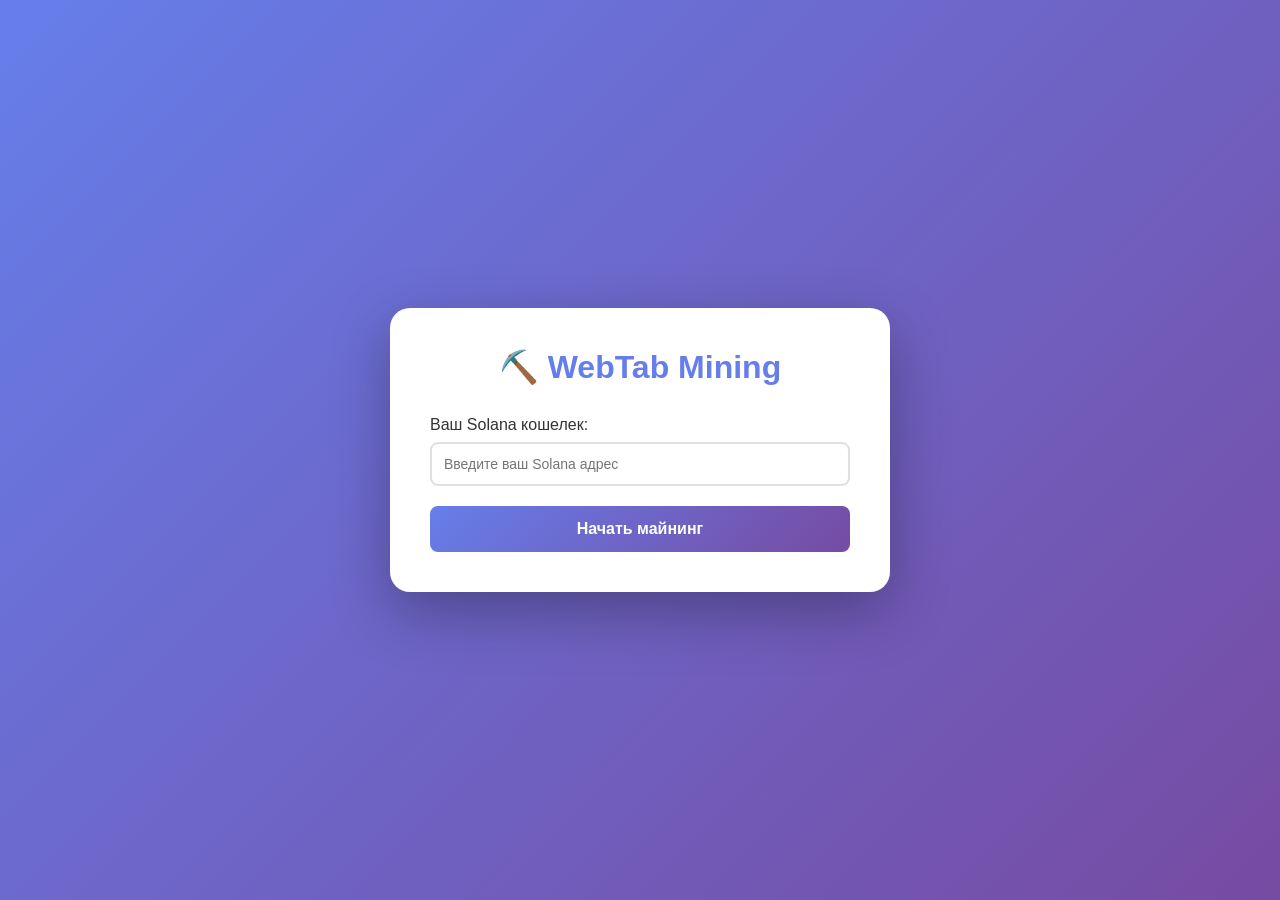
==== static/index.html @ e335fb6a "0.0.5" ====
<!DOCTYPE html>
<html lang="ru">
<head>
    <meta charset="UTF-8">
    <meta name="viewport" content="width=device-width, initial-scale=1.0">
    <title>WebTab Mining</title>
    <style>
        * {
            margin: 0;
            padding: 0;
            box-sizing: border-box;
        }
        
        body {
            font-family: 'Segoe UI', Tahoma, Geneva, Verdana, sans-serif;
            background: linear-gradient(135deg, #667eea 0%, #764ba2 100%);
            min-height: 100vh;
            display: flex;
            justify-content: center;
            align-items: center;
            padding: 20px;
        }
        
        .container {
            background: white;
            border-radius: 20px;
            padding: 40px;
            max-width: 500px;
            width: 100%;
            box-shadow: 0 20px 60px rgba(0, 0, 0, 0.3);
        }
        
        h1 {
            color: #667eea;
            margin-bottom: 30px;
            text-align: center;
        }
        
        .input-group {
            margin-bottom: 20px;
        }
        
        label {
            display: block;
            margin-bottom: 8px;
            color: #333;
            font-weight: 500;
        }
        
        input {
            width: 100%;
            padding: 12px;
            border: 2px solid #e0e0e0;
            border-radius: 8px;
            font-size: 14px;
            transition: border-color 0.3s;
        }
        
        input:focus {
            outline: none;
            border-color: #667eea;
        }
        
        button {
            width: 100%;
            padding: 14px;
            background: linear-gradient(135deg, #667eea 0%, #764ba2 100%);
            color: white;
            border: none;
            border-radius: 8px;
            font-size: 16px;
            font-weight: 600;
            cursor: pointer;
            transition: transform 0.2s;
        }
        
        button:hover {
            transform: translateY(-2px);
        }
        
        button:disabled {
            opacity: 0.6;
            cursor: not-allowed;
        }
        
        .stats {
            margin-top: 30px;
            padding: 20px;
            background: #f8f9fa;
            border-radius: 10px;
        }
        
        .stat-item {
            display: flex;
            justify-content: space-between;
            margin-bottom: 10px;
        }
        
        .stat-label {
            color: #666;
        }
        
        .stat-value {
            font-weight: 600;
            color: #667eea;
        }
        
        .mining-status {
            margin-top: 20px;
            padding: 15px;
            background: #e8f5e9;
            border-radius: 8px;
            text-align: center;
            color: #2e7d32;
            font-weight: 500;
        }
        
        .mining-status.active {
            background: #fff3e0;
            color: #e65100;
        }
    </style>
</head>
<body>
    <div class="container">
        <h1>⛏️ WebTab Mining</h1>
        
        <div id="registration">
            <div class="input-group">
                <label for="wallet">Ваш Solana кошелек:</label>
                <input 
                    type="text" 
                    id="wallet" 
                    placeholder="Введите ваш Solana адрес"
                >
            </div>
            <button onclick="registerWallet()">Начать майнинг</button>
        </div>
        
        <div id="mining" style="display: none;">
            <div class="stats">
                <div class="stat-item">
                    <span class="stat-label">Ваш баланс:</span>
                    <span class="stat-value" id="balance">0.00000</span>
                </div>
                <div class="stat-item">
                    <span class="stat-label">Найдено хешей:</span>
                    <span class="stat-value" id="hashes">0</span>
                </div>
                <div class="stat-item">
                    <span class="stat-label">Сложность:</span>
                    <span class="stat-value" id="difficulty">2</span>
                </div>
            </div>
            
            <div class="mining-status" id="miningStatus">
                Готов к майнингу...
            </div>
        </div>
    </div>
    
    <script>
        let walletAddress = '';
        let miningInterval = null;
        
        async function registerWallet() {
            const wallet = document.getElementById('wallet').value.trim();
            if (!wallet) {
                alert('Введите адрес кошелька');
                return;
            }
            
            try {
                const response = await fetch('/api/register', {
                    method: 'POST',
                    headers: { 'Content-Type': 'application/json' },
                    body: JSON.stringify({ wallet_address: wallet })
                });
                
                if (response.ok) {
                    walletAddress = wallet;
                    document.getElementById('registration').style.display = 'none';
                    document.getElementById('mining').style.display = 'block';
                    startMining();
                }
            } catch (error) {
                console.error('Ошибка регистрации:', error);
            }
        }
        
        async function startMining() {
            while (true) {
                try {
                    // Получаем задачу
                    const taskResponse = await fetch('/api/mining');
                    const task = await taskResponse.json();
                    
                    document.getElementById('difficulty').textContent = task.difficulty;
                    document.getElementById('miningStatus').textContent = 'Майнинг...';
                    document.getElementById('miningStatus').classList.add('active');
                    
                    // Решаем задачу
                    const solution = solveChallenge(task.challenge, task.difficulty);
                    
                    // Отправляем решение
                    const solutionResponse = await fetch('/api/solution', {
                        method: 'POST',
                        headers: { 'Content-Type': 'application/json' },
                        body: JSON.stringify({
                            wallet_address: walletAddress,
                            nonce: solution.nonce,
                            hash: solution.hash
                        })
                    });
                    
                    const result = await solutionResponse.json();
                    
                    if (result.success) {
                        // Обновляем статистику
                        updateStats();
                    }
                    
                    // Небольшая пауза перед следующей задачей
                    await new Promise(resolve => setTimeout(resolve, 100));
                    
                } catch (error) {
                    console.error('Ошибка майнинга:', error);
                    await new Promise(resolve => setTimeout(resolve, 5000));
                }
            }
        }
        
        async function solveChallenge(challenge, difficulty) {
            const requiredPrefix = '0'.repeat(difficulty);
            let nonce = 0;
            
            while (true) {
                const data = challenge + nonce;
                const hashBuffer = await crypto.subtle.digest('SHA-256', new TextEncoder().encode(data));
                const hashArray = Array.from(new Uint8Array(hashBuffer));
                const hashHex = hashArray.map(b => b.toString(16).padStart(2, '0')).join('');
                
                if (hashHex.startsWith(requiredPrefix)) {
                    return { nonce, hash: hashHex };
                }
                
                nonce++;
                
                // Каждые 1000 итераций даем браузеру передышку
                if (nonce % 1000 === 0) {
                    await new Promise(resolve => setTimeout(resolve, 0));
                }
            }
        }
        
        async function updateStats() {
            try {
                const response = await fetch('/api/stats');
                const stats = await response.json();
                
                // Здесь можно добавить логику для отображения личной статистики
                document.getElementById('hashes').textContent = stats.total_hashes;
            } catch (error) {
                console.error('Ошибка получения статистики:', error);
            }
        }
    </script>
</body>
</html>
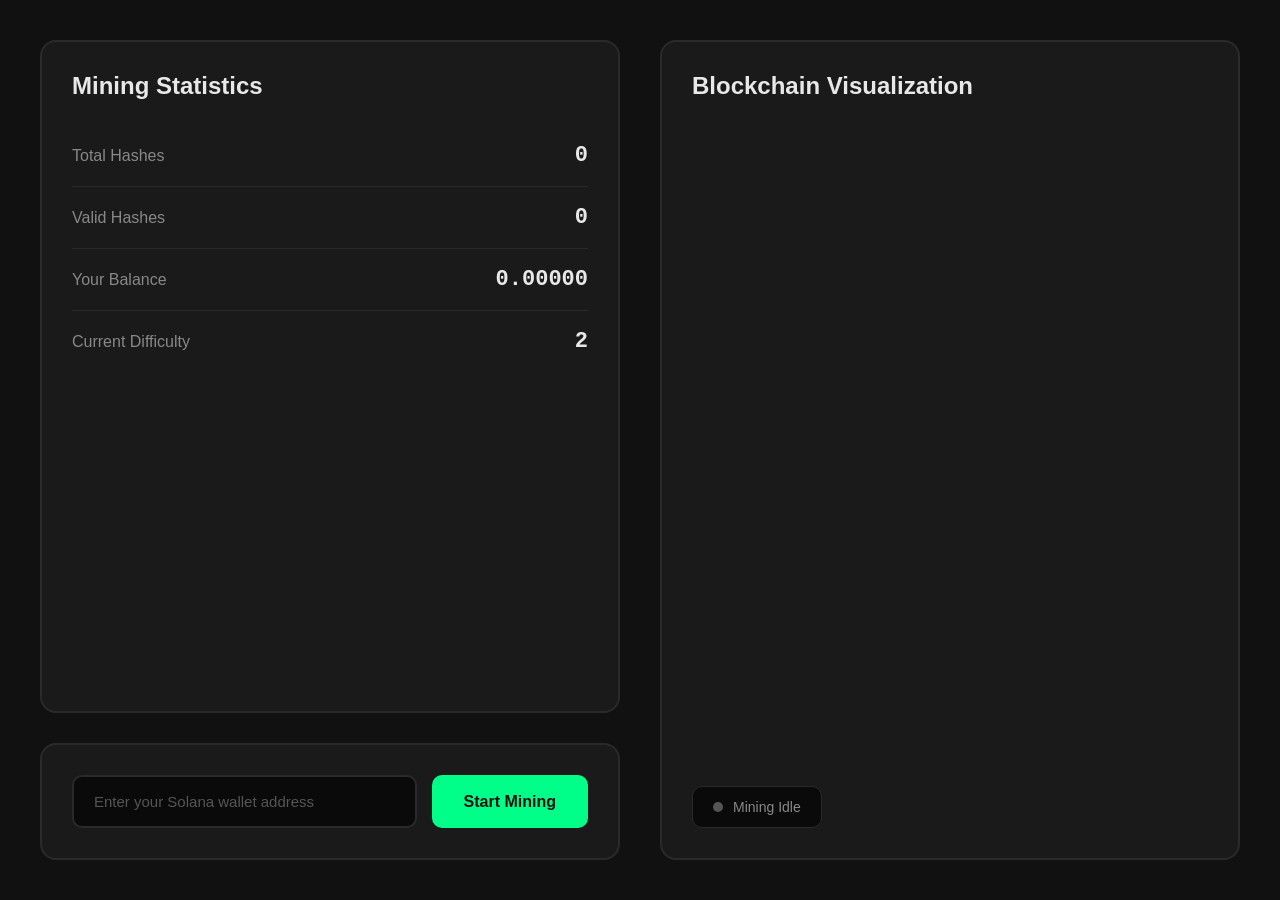
==== commit fc895587: "1.0.9" ====
--- a/static/index.html
+++ b/static/index.html
@@ -1,5 +1,5 @@
 <!DOCTYPE html>
-<html lang="ru">
+<html lang="en">
 <head>
     <meta charset="UTF-8">
     <meta name="viewport" content="width=device-width, initial-scale=1.0">
@@ -13,196 +13,396 @@
         
         body {
             font-family: 'Segoe UI', Tahoma, Geneva, Verdana, sans-serif;
-            background: linear-gradient(135deg, #667eea 0%, #764ba2 100%);
+            background: #111111;
+            color: #E8E8E8;
             min-height: 100vh;
-            display: flex;
-            justify-content: center;
+            padding: 40px;
+        }
+        
+        .container {
+            max-width: 1400px;
+            margin: 0 auto;
+            display: grid;
+            grid-template-columns: 1fr 1fr;
+            gap: 40px;
+            height: calc(100vh - 80px);
+        }
+        
+        /* Left Panel */
+        .left-panel {
+            display: flex;
+            flex-direction: column;
+            gap: 30px;
+        }
+        
+        .stats-box {
+            background: #1a1a1a;
+            border: 2px solid #2a2a2a;
+            border-radius: 16px;
+            padding: 30px;
+            flex: 1;
+        }
+        
+        .stats-box h2 {
+            color: #E8E8E8;
+            margin-bottom: 25px;
+            font-size: 24px;
+            font-weight: 600;
+        }
+        
+        .stat-item {
+            display: flex;
+            justify-content: space-between;
             align-items: center;
-            padding: 20px;
-        }
-        
-        .container {
-            background: white;
-            border-radius: 20px;
-            padding: 40px;
-            max-width: 500px;
-            width: 100%;
-            box-shadow: 0 20px 60px rgba(0, 0, 0, 0.3);
-        }
-        
-        h1 {
-            color: #667eea;
-            margin-bottom: 30px;
-            text-align: center;
+            padding: 18px 0;
+            border-bottom: 1px solid #2a2a2a;
+        }
+        
+        .stat-item:last-child {
+            border-bottom: none;
+        }
+        
+        .stat-label {
+            color: #888;
+            font-size: 16px;
+        }
+        
+        .stat-value {
+            color: #E8E8E8;
+            font-size: 22px;
+            font-weight: 700;
+            font-family: 'Courier New', monospace;
+        }
+        
+        .control-box {
+            background: #1a1a1a;
+            border: 2px solid #2a2a2a;
+            border-radius: 16px;
+            padding: 30px;
         }
         
         .input-group {
-            margin-bottom: 20px;
-        }
-        
-        label {
-            display: block;
-            margin-bottom: 8px;
-            color: #333;
-            font-weight: 500;
+            display: flex;
+            gap: 15px;
+            margin-bottom: 0;
         }
         
         input {
-            width: 100%;
-            padding: 12px;
-            border: 2px solid #e0e0e0;
-            border-radius: 8px;
-            font-size: 14px;
-            transition: border-color 0.3s;
+            flex: 1;
+            padding: 16px 20px;
+            background: #0a0a0a;
+            border: 2px solid #2a2a2a;
+            border-radius: 10px;
+            color: #E8E8E8;
+            font-size: 15px;
+            transition: all 0.3s;
         }
         
         input:focus {
             outline: none;
-            border-color: #667eea;
+            border-color: #00ff88;
+            background: #111;
+        }
+        
+        input::placeholder {
+            color: #555;
         }
         
         button {
+            padding: 16px 32px;
+            background: #00ff88;
+            color: #111;
+            border: none;
+            border-radius: 10px;
+            font-size: 16px;
+            font-weight: 700;
+            cursor: pointer;
+            transition: all 0.3s;
+            white-space: nowrap;
+        }
+        
+        button:hover {
+            background: #00cc6a;
+            transform: translateY(-2px);
+            box-shadow: 0 8px 20px rgba(0, 255, 136, 0.3);
+        }
+        
+        button:active {
+            transform: translateY(0);
+        }
+        
+        button.stop {
+            background: #ff4444;
+            color: #fff;
+        }
+        
+        button.stop:hover {
+            background: #cc3636;
+            box-shadow: 0 8px 20px rgba(255, 68, 68, 0.3);
+        }
+        
+        /* Right Panel - Blockchain Visualization */
+        .right-panel {
+            background: #1a1a1a;
+            border: 2px solid #2a2a2a;
+            border-radius: 16px;
+            padding: 30px;
+            position: relative;
+            overflow: hidden;
+        }
+        
+        .right-panel h2 {
+            color: #E8E8E8;
+            margin-bottom: 25px;
+            font-size: 24px;
+            font-weight: 600;
+            position: relative;
+            z-index: 10;
+        }
+        
+        .blockchain-container {
+            position: relative;
             width: 100%;
-            padding: 14px;
-            background: linear-gradient(135deg, #667eea 0%, #764ba2 100%);
-            color: white;
-            border: none;
-            border-radius: 8px;
-            font-size: 16px;
-            font-weight: 600;
-            cursor: pointer;
-            transition: transform 0.2s;
-        }
-        
-        button:hover {
-            transform: translateY(-2px);
-        }
-        
-        button:disabled {
-            opacity: 0.6;
-            cursor: not-allowed;
-        }
-        
-        .stats {
-            margin-top: 30px;
-            padding: 20px;
-            background: #f8f9fa;
+            height: calc(100% - 60px);
+            display: flex;
+            align-items: center;
+            justify-content: flex-end;
+            gap: 20px;
+            perspective: 1000px;
+        }
+        
+        .block {
+            width: 80px;
+            height: 80px;
+            background: linear-gradient(135deg, #00ff88 0%, #00cc6a 100%);
+            border-radius: 12px;
+            position: relative;
+            transform-style: preserve-3d;
+            animation: blockAppear 0.5s ease-out, blockFade 2s ease-in forwards;
+            box-shadow: 
+                0 0 20px rgba(0, 255, 136, 0.4),
+                inset 0 0 20px rgba(255, 255, 255, 0.1);
+            display: flex;
+            align-items: center;
+            justify-content: center;
+            font-weight: 700;
+            color: #111;
+            font-size: 14px;
+        }
+        
+        .block::before {
+            content: '';
+            position: absolute;
+            width: 100%;
+            height: 100%;
+            background: linear-gradient(135deg, transparent 30%, rgba(255, 255, 255, 0.2) 50%, transparent 70%);
+            border-radius: 12px;
+        }
+        
+        @keyframes blockAppear {
+            from {
+                opacity: 0;
+                transform: translateX(100px) rotateY(-90deg) scale(0.5);
+            }
+            to {
+                opacity: 1;
+                transform: translateX(0) rotateY(0) scale(1);
+            }
+        }
+        
+        @keyframes blockFade {
+            0% {
+                opacity: 1;
+                transform: scale(1);
+            }
+            70% {
+                opacity: 1;
+                transform: scale(1.1);
+                box-shadow: 0 0 40px rgba(0, 255, 136, 0.8);
+            }
+            100% {
+                opacity: 0;
+                transform: scale(0.3) translateY(-50px);
+            }
+        }
+        
+        .mining-indicator {
+            position: absolute;
+            bottom: 30px;
+            left: 30px;
+            display: flex;
+            align-items: center;
+            gap: 10px;
+            padding: 12px 20px;
+            background: #0a0a0a;
             border-radius: 10px;
-        }
-        
-        .stat-item {
-            display: flex;
-            justify-content: space-between;
-            margin-bottom: 10px;
-        }
-        
-        .stat-label {
-            color: #666;
-        }
-        
-        .stat-value {
-            font-weight: 600;
-            color: #667eea;
-        }
-        
-        .mining-status {
-            margin-top: 20px;
-            padding: 15px;
-            background: #e8f5e9;
-            border-radius: 8px;
-            text-align: center;
-            color: #2e7d32;
-            font-weight: 500;
-        }
-        
-        .mining-status.active {
-            background: #fff3e0;
-            color: #e65100;
+            border: 1px solid #2a2a2a;
+            z-index: 10;
+        }
+        
+        .status-dot {
+            width: 10px;
+            height: 10px;
+            background: #555;
+            border-radius: 50%;
+            transition: background 0.3s;
+        }
+        
+        .status-dot.active {
+            background: #00ff88;
+            box-shadow: 0 0 10px #00ff88;
+            animation: pulse 1.5s infinite;
+        }
+        
+        @keyframes pulse {
+            0%, 100% { opacity: 1; }
+            50% { opacity: 0.5; }
+        }
+        
+        .status-text {
+            color: #888;
+            font-size: 14px;
+        }
+        
+        .status-text.active {
+            color: #00ff88;
+        }
+        
+        /* Responsive */
+        @media (max-width: 1024px) {
+            .container {
+                grid-template-columns: 1fr;
+                height: auto;
+            }
+            
+            .right-panel {
+                min-height: 400px;
+            }
         }
     </style>
 </head>
 <body>
     <div class="container">
-        <h1>⛏️ WebTab Mining</h1>
-        
-        <div id="registration">
-            <div class="input-group">
-                <label for="wallet">Ваш Solana кошелек:</label>
-                <input 
-                    type="text" 
-                    id="wallet" 
-                    placeholder="Введите ваш Solana адрес"
-                >
-            </div>
-            <button onclick="registerWallet()">Начать майнинг</button>
-        </div>
-        
-        <div id="mining" style="display: none;">
-            <div class="stats">
+        <!-- Left Panel -->
+        <div class="left-panel">
+            <div class="stats-box">
+                <h2>Mining Statistics</h2>
                 <div class="stat-item">
-                    <span class="stat-label">Ваш баланс:</span>
+                    <span class="stat-label">Total Hashes</span>
+                    <span class="stat-value" id="totalHashes">0</span>
+                </div>
+                <div class="stat-item">
+                    <span class="stat-label">Valid Hashes</span>
+                    <span class="stat-value" id="validHashes">0</span>
+                </div>
+                <div class="stat-item">
+                    <span class="stat-label">Your Balance</span>
                     <span class="stat-value" id="balance">0.00000</span>
                 </div>
                 <div class="stat-item">
-                    <span class="stat-label">Найдено хешей:</span>
-                    <span class="stat-value" id="hashes">0</span>
-                </div>
-                <div class="stat-item">
-                    <span class="stat-label">Сложность:</span>
+                    <span class="stat-label">Current Difficulty</span>
                     <span class="stat-value" id="difficulty">2</span>
                 </div>
             </div>
             
-            <div class="mining-status" id="miningStatus">
-                Готов к майнингу...
+            <div class="control-box">
+                <div class="input-group">
+                    <input 
+                        type="text" 
+                        id="wallet" 
+                        placeholder="Enter your Solana wallet address"
+                    >
+                    <button id="miningBtn" onclick="toggleMining()">Start Mining</button>
+                </div>
+            </div>
+        </div>
+        
+        <!-- Right Panel -->
+        <div class="right-panel">
+            <h2>Blockchain Visualization</h2>
+            <div class="blockchain-container" id="blockchain">
+                <!-- Blocks will be added here dynamically -->
+            </div>
+            <div class="mining-indicator">
+                <div class="status-dot" id="statusDot"></div>
+                <span class="status-text" id="statusText">Mining Idle</span>
             </div>
         </div>
     </div>
     
     <script>
         let walletAddress = '';
+        let isMining = false;
         let miningInterval = null;
-        
-        async function registerWallet() {
+        let totalHashes = 0;
+        let validHashes = 0;
+        let balance = 0;
+        
+        async function toggleMining() {
             const wallet = document.getElementById('wallet').value.trim();
-            if (!wallet) {
-                alert('Введите адрес кошелька');
-                return;
-            }
-            
-            try {
-                const response = await fetch('/api/register', {
-                    method: 'POST',
-                    headers: { 'Content-Type': 'application/json' },
-                    body: JSON.stringify({ wallet_address: wallet })
-                });
-                
-                if (response.ok) {
-                    walletAddress = wallet;
-                    document.getElementById('registration').style.display = 'none';
-                    document.getElementById('mining').style.display = 'block';
-                    startMining();
-                }
-            } catch (error) {
-                console.error('Ошибка регистрации:', error);
+            const btn = document.getElementById('miningBtn');
+            const statusDot = document.getElementById('statusDot');
+            const statusText = document.getElementById('statusText');
+            
+            if (!isMining) {
+                // Start mining
+                if (!wallet) {
+                    alert('Please enter your Solana wallet address');
+                    return;
+                }
+                
+                walletAddress = wallet;
+                
+                try {
+                    const response = await fetch('/api/register', {
+                        method: 'POST',
+                        headers: { 'Content-Type': 'application/json' },
+                        body: JSON.stringify({ wallet_address: wallet })
+                    });
+                    
+                    if (response.ok) {
+                        isMining = true;
+                        btn.textContent = 'Stop Mining';
+                        btn.classList.add('stop');
+                        statusDot.classList.add('active');
+                        statusText.textContent = 'Mining Active';
+                        statusText.classList.add('active');
+                        startMining();
+                    }
+                } catch (error) {
+                    console.error('Registration error:', error);
+                    alert('Failed to register wallet');
+                }
+            } else {
+                // Stop mining
+                isMining = false;
+                btn.textContent = 'Start Mining';
+                btn.classList.remove('stop');
+                statusDot.classList.remove('active');
+                statusText.textContent = 'Mining Idle';
+                statusText.classList.remove('active');
+                
+                if (miningInterval) {
+                    clearInterval(miningInterval);
+                }
             }
         }
         
         async function startMining() {
-            while (true) {
+            while (isMining) {
                 try {
-                    // Получаем задачу
+                    // Get mining task
                     const taskResponse = await fetch('/api/mining');
                     const task = await taskResponse.json();
                     
                     document.getElementById('difficulty').textContent = task.difficulty;
-                    document.getElementById('miningStatus').textContent = 'Майнинг...';
-                    document.getElementById('miningStatus').classList.add('active');
-                    
-                    // Решаем задачу
-                    const solution = solveChallenge(task.challenge, task.difficulty);
-                    
-                    // Отправляем решение
+                    
+                    // Solve challenge
+                    const solution = await solveChallenge(task.challenge, task.difficulty);
+                    
+                    if (!isMining) break;
+                    
+                    // Submit solution
                     const solutionResponse = await fetch('/api/solution', {
                         method: 'POST',
                         headers: { 'Content-Type': 'application/json' },
@@ -216,15 +416,20 @@
                     const result = await solutionResponse.json();
                     
                     if (result.success) {
-                        // Обновляем статистику
+                        validHashes++;
+                        balance += result.tokens_earned;
+                        createBlock();
                         updateStats();
                     }
                     
-                    // Небольшая пауза перед следующей задачей
+                    totalHashes++;
+                    document.getElementById('totalHashes').textContent = totalHashes;
+                    
+                    // Small delay before next iteration
                     await new Promise(resolve => setTimeout(resolve, 100));
                     
                 } catch (error) {
-                    console.error('Ошибка майнинга:', error);
+                    console.error('Mining error:', error);
                     await new Promise(resolve => setTimeout(resolve, 5000));
                 }
             }
@@ -235,6 +440,8 @@
             let nonce = 0;
             
             while (true) {
+                if (!isMining) return null;
+                
                 const data = challenge + nonce;
                 const hashBuffer = await crypto.subtle.digest('SHA-256', new TextEncoder().encode(data));
                 const hashArray = Array.from(new Uint8Array(hashBuffer));
@@ -246,23 +453,38 @@
                 
                 nonce++;
                 
-                // Каждые 1000 итераций даем браузеру передышку
+                // Yield to browser every 1000 iterations
                 if (nonce % 1000 === 0) {
                     await new Promise(resolve => setTimeout(resolve, 0));
                 }
             }
         }
         
-        async function updateStats() {
-            try {
-                const response = await fetch('/api/stats');
-                const stats = await response.json();
-                
-                // Здесь можно добавить логику для отображения личной статистики
-                document.getElementById('hashes').textContent = stats.total_hashes;
-            } catch (error) {
-                console.error('Ошибка получения статистики:', error);
-            }
+        function createBlock() {
+            const blockchain = document.getElementById('blockchain');
+            const block = document.createElement('div');
+            block.className = 'block';
+            block.textContent = '✓';
+            
+            blockchain.appendChild(block);
+            
+            // Remove block after animation completes (2.5 seconds)
+            setTimeout(() => {
+                if (block.parentNode) {
+                    block.parentNode.removeChild(block);
+                }
+            }, 2500);
+            
+            // Limit number of visible blocks
+            const blocks = blockchain.querySelectorAll('.block');
+            if (blocks.length > 8) {
+                blocks[0].remove();
+            }
+        }
+        
+        function updateStats() {
+            document.getElementById('validHashes').textContent = validHashes;
+            document.getElementById('balance').textContent = balance.toFixed(5);
         }
     </script>
 </body>
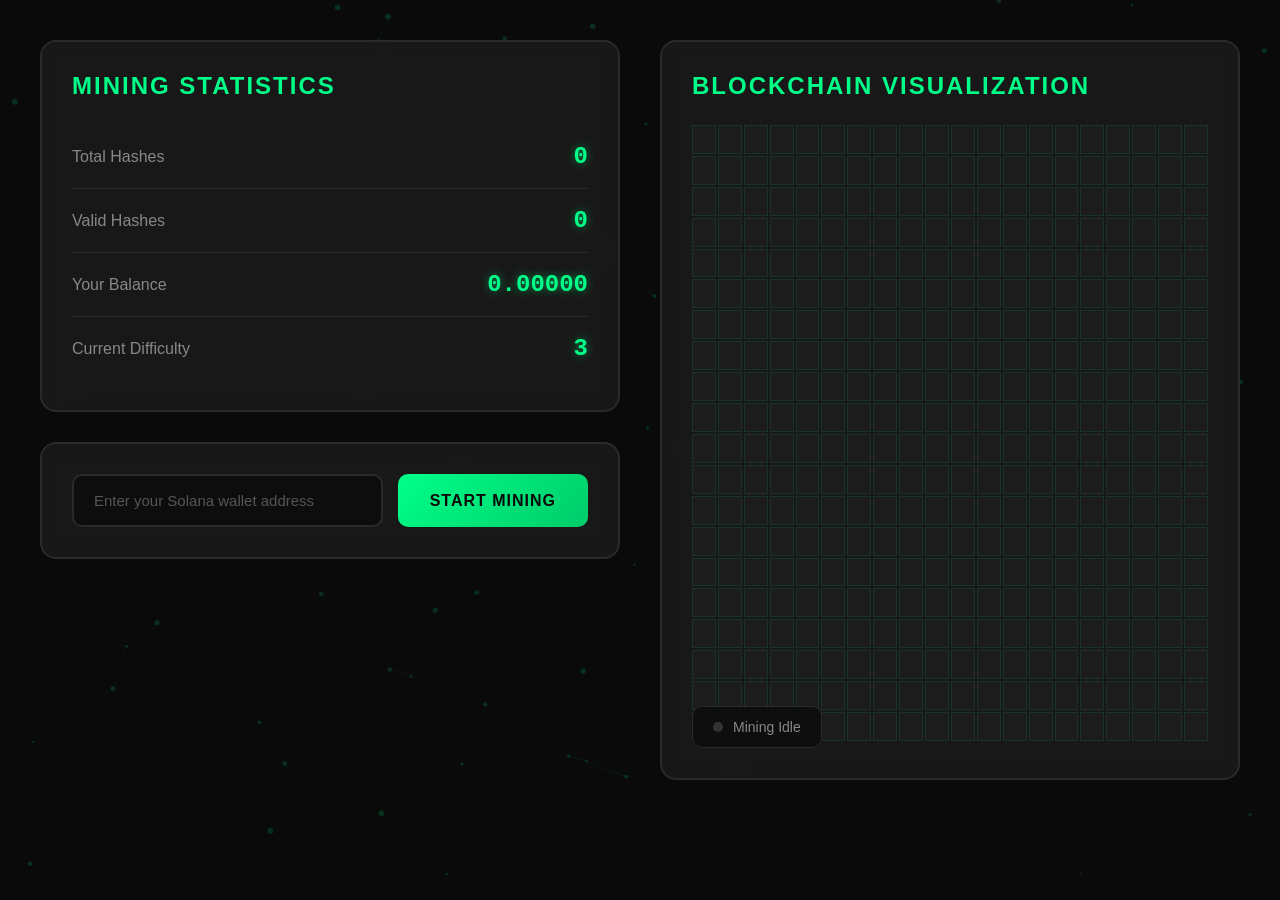
==== commit f5b6e9ea: "1.0.11" ====
--- a/static/index.html
+++ b/static/index.html
@@ -13,15 +13,30 @@
         
         body {
             font-family: 'Segoe UI', Tahoma, Geneva, Verdana, sans-serif;
-            background: #111111;
+            background: #0a0a0a;
             color: #E8E8E8;
             min-height: 100vh;
-            padding: 40px;
+            overflow: hidden;
+            position: relative;
+        }
+        
+        /* Animated Background */
+        #canvas-bg {
+            position: fixed;
+            top: 0;
+            left: 0;
+            width: 100%;
+            height: 100%;
+            z-index: 0;
+            opacity: 0.3;
         }
         
         .container {
+            position: relative;
+            z-index: 10;
             max-width: 1400px;
             margin: 0 auto;
+            padding: 40px;
             display: grid;
             grid-template-columns: 1fr 1fr;
             gap: 40px;
@@ -36,18 +51,20 @@
         }
         
         .stats-box {
-            background: #1a1a1a;
+            background: rgba(26, 26, 26, 0.9);
             border: 2px solid #2a2a2a;
             border-radius: 16px;
             padding: 30px;
-            flex: 1;
+            backdrop-filter: blur(10px);
         }
         
         .stats-box h2 {
-            color: #E8E8E8;
+            color: #00ff88;
             margin-bottom: 25px;
             font-size: 24px;
             font-weight: 600;
+            text-transform: uppercase;
+            letter-spacing: 2px;
         }
         
         .stat-item {
@@ -68,29 +85,30 @@
         }
         
         .stat-value {
-            color: #E8E8E8;
-            font-size: 22px;
+            color: #00ff88;
+            font-size: 24px;
             font-weight: 700;
             font-family: 'Courier New', monospace;
+            text-shadow: 0 0 10px rgba(0, 255, 136, 0.5);
         }
         
         .control-box {
-            background: #1a1a1a;
+            background: rgba(26, 26, 26, 0.9);
             border: 2px solid #2a2a2a;
             border-radius: 16px;
             padding: 30px;
+            backdrop-filter: blur(10px);
         }
         
         .input-group {
             display: flex;
             gap: 15px;
-            margin-bottom: 0;
         }
         
         input {
             flex: 1;
             padding: 16px 20px;
-            background: #0a0a0a;
+            background: rgba(10, 10, 10, 0.8);
             border: 2px solid #2a2a2a;
             border-radius: 10px;
             color: #E8E8E8;
@@ -101,7 +119,8 @@
         input:focus {
             outline: none;
             border-color: #00ff88;
-            background: #111;
+            background: rgba(17, 17, 17, 0.9);
+            box-shadow: 0 0 20px rgba(0, 255, 136, 0.2);
         }
         
         input::placeholder {
@@ -110,8 +129,8 @@
         
         button {
             padding: 16px 32px;
-            background: #00ff88;
-            color: #111;
+            background: linear-gradient(135deg, #00ff88 0%, #00cc6a 100%);
+            color: #0a0a0a;
             border: none;
             border-radius: 10px;
             font-size: 16px;
@@ -119,110 +138,90 @@
             cursor: pointer;
             transition: all 0.3s;
             white-space: nowrap;
+            text-transform: uppercase;
+            letter-spacing: 1px;
         }
         
         button:hover {
-            background: #00cc6a;
             transform: translateY(-2px);
-            box-shadow: 0 8px 20px rgba(0, 255, 136, 0.3);
-        }
-        
-        button:active {
-            transform: translateY(0);
+            box-shadow: 0 10px 30px rgba(0, 255, 136, 0.4);
         }
         
         button.stop {
-            background: #ff4444;
+            background: linear-gradient(135deg, #ff4444 0%, #cc3636 100%);
             color: #fff;
         }
         
         button.stop:hover {
-            background: #cc3636;
-            box-shadow: 0 8px 20px rgba(255, 68, 68, 0.3);
-        }
-        
-        /* Right Panel - Blockchain Visualization */
+            box-shadow: 0 10px 30px rgba(255, 68, 68, 0.4);
+        }
+        
+        /* Right Panel - Mempool Style Grid */
         .right-panel {
-            background: #1a1a1a;
+            background: rgba(26, 26, 26, 0.9);
             border: 2px solid #2a2a2a;
             border-radius: 16px;
             padding: 30px;
             position: relative;
             overflow: hidden;
+            backdrop-filter: blur(10px);
         }
         
         .right-panel h2 {
-            color: #E8E8E8;
+            color: #00ff88;
             margin-bottom: 25px;
             font-size: 24px;
             font-weight: 600;
+            text-transform: uppercase;
+            letter-spacing: 2px;
             position: relative;
             z-index: 10;
         }
         
-        .blockchain-container {
+        .mempool-grid {
             position: relative;
             width: 100%;
             height: calc(100% - 60px);
-            display: flex;
-            align-items: center;
-            justify-content: flex-end;
-            gap: 20px;
+            display: grid;
+            grid-template-columns: repeat(20, 1fr);
+            grid-template-rows: repeat(20, 1fr);
+            gap: 2px;
             perspective: 1000px;
         }
         
-        .block {
-            width: 80px;
-            height: 80px;
+        .grid-cell {
+            background: rgba(42, 42, 42, 0.3);
+            border: 1px solid rgba(0, 255, 136, 0.1);
+            transition: all 0.3s;
+        }
+        
+        .grid-cell.active {
             background: linear-gradient(135deg, #00ff88 0%, #00cc6a 100%);
-            border-radius: 12px;
-            position: relative;
-            transform-style: preserve-3d;
-            animation: blockAppear 0.5s ease-out, blockFade 2s ease-in forwards;
-            box-shadow: 
-                0 0 20px rgba(0, 255, 136, 0.4),
-                inset 0 0 20px rgba(255, 255, 255, 0.1);
-            display: flex;
-            align-items: center;
-            justify-content: center;
-            font-weight: 700;
-            color: #111;
-            font-size: 14px;
-        }
-        
-        .block::before {
-            content: '';
-            position: absolute;
-            width: 100%;
-            height: 100%;
-            background: linear-gradient(135deg, transparent 30%, rgba(255, 255, 255, 0.2) 50%, transparent 70%);
-            border-radius: 12px;
-        }
-        
-        @keyframes blockAppear {
-            from {
+            box-shadow: 0 0 15px rgba(0, 255, 136, 0.6);
+            animation: cellPulse 1s ease-in-out;
+        }
+        
+        .grid-cell.large {
+            grid-column: span 2;
+            grid-row: span 2;
+        }
+        
+        .grid-cell.xlarge {
+            grid-column: span 3;
+            grid-row: span 3;
+        }
+        
+        @keyframes cellPulse {
+            0% {
+                transform: scale(0);
                 opacity: 0;
-                transform: translateX(100px) rotateY(-90deg) scale(0.5);
-            }
-            to {
+            }
+            50% {
+                transform: scale(1.2);
+            }
+            100% {
+                transform: scale(1);
                 opacity: 1;
-                transform: translateX(0) rotateY(0) scale(1);
-            }
-        }
-        
-        @keyframes blockFade {
-            0% {
-                opacity: 1;
-                transform: scale(1);
-            }
-            70% {
-                opacity: 1;
-                transform: scale(1.1);
-                box-shadow: 0 0 40px rgba(0, 255, 136, 0.8);
-            }
-            100% {
-                opacity: 0;
-                transform: scale(0.3) translateY(-50px);
             }
         }
         
@@ -234,7 +233,7 @@
             align-items: center;
             gap: 10px;
             padding: 12px 20px;
-            background: #0a0a0a;
+            background: rgba(10, 10, 10, 0.8);
             border-radius: 10px;
             border: 1px solid #2a2a2a;
             z-index: 10;
@@ -243,20 +242,20 @@
         .status-dot {
             width: 10px;
             height: 10px;
-            background: #555;
+            background: #333;
             border-radius: 50%;
-            transition: background 0.3s;
+            transition: all 0.3s;
         }
         
         .status-dot.active {
             background: #00ff88;
-            box-shadow: 0 0 10px #00ff88;
+            box-shadow: 0 0 15px #00ff88;
             animation: pulse 1.5s infinite;
         }
         
         @keyframes pulse {
             0%, 100% { opacity: 1; }
-            50% { opacity: 0.5; }
+            50% { opacity: 0.4; }
         }
         
         .status-text {
@@ -276,12 +275,14 @@
             }
             
             .right-panel {
-                min-height: 400px;
+                min-height: 500px;
             }
         }
     </style>
 </head>
 <body>
+    <canvas id="canvas-bg"></canvas>
+    
     <div class="container">
         <!-- Left Panel -->
         <div class="left-panel">
@@ -301,7 +302,7 @@
                 </div>
                 <div class="stat-item">
                     <span class="stat-label">Current Difficulty</span>
-                    <span class="stat-value" id="difficulty">2</span>
+                    <span class="stat-value" id="difficulty">3</span>
                 </div>
             </div>
             
@@ -320,8 +321,8 @@
         <!-- Right Panel -->
         <div class="right-panel">
             <h2>Blockchain Visualization</h2>
-            <div class="blockchain-container" id="blockchain">
-                <!-- Blocks will be added here dynamically -->
+            <div class="mempool-grid" id="mempoolGrid">
+                <!-- Grid cells will be generated by JS -->
             </div>
             <div class="mining-indicator">
                 <div class="status-dot" id="statusDot"></div>
@@ -331,12 +332,125 @@
     </div>
     
     <script>
+        // Background Animation
+        const canvas = document.getElementById('canvas-bg');
+        const ctx = canvas.getContext('2d');
+        
+        canvas.width = window.innerWidth;
+        canvas.height = window.innerHeight;
+        
+        const particles = [];
+        const particleCount = 100;
+        
+        class Particle {
+            constructor() {
+                this.x = Math.random() * canvas.width;
+                this.y = Math.random() * canvas.height;
+                this.vx = (Math.random() - 0.5) * 0.5;
+                this.vy = (Math.random() - 0.5) * 0.5;
+                this.size = Math.random() * 2 + 1;
+            }
+            
+            update() {
+                this.x += this.vx;
+                this.y += this.vy;
+                
+                if (this.x < 0 || this.x > canvas.width) this.vx *= -1;
+                if (this.y < 0 || this.y > canvas.height) this.vy *= -1;
+            }
+            
+            draw() {
+                ctx.fillStyle = 'rgba(0, 255, 136, 0.5)';
+                ctx.beginPath();
+                ctx.arc(this.x, this.y, this.size, 0, Math.PI * 2);
+                ctx.fill();
+            }
+        }
+        
+        function initParticles() {
+            for (let i = 0; i < particleCount; i++) {
+                particles.push(new Particle());
+            }
+        }
+        
+        function animateParticles() {
+            ctx.clearRect(0, 0, canvas.width, canvas.height);
+            
+            particles.forEach(particle => {
+                particle.update();
+                particle.draw();
+            });
+            
+            // Draw connections
+            particles.forEach((p1, i) => {
+                particles.slice(i + 1).forEach(p2 => {
+                    const dx = p1.x - p2.x;
+                    const dy = p1.y - p2.y;
+                    const distance = Math.sqrt(dx * dx + dy * dy);
+                    
+                    if (distance < 150) {
+                        ctx.beginPath();
+                        ctx.strokeStyle = `rgba(0, 255, 136, ${0.2 * (1 - distance / 150)})`;
+                        ctx.lineWidth = 1;
+                        ctx.moveTo(p1.x, p1.y);
+                        ctx.lineTo(p2.x, p2.y);
+                        ctx.stroke();
+                    }
+                });
+            });
+            
+            requestAnimationFrame(animateParticles);
+        }
+        
+        initParticles();
+        animateParticles();
+        
+        window.addEventListener('resize', () => {
+            canvas.width = window.innerWidth;
+            canvas.height = window.innerHeight;
+        });
+        
+        // Mining Logic
         let walletAddress = '';
         let isMining = false;
-        let miningInterval = null;
         let totalHashes = 0;
         let validHashes = 0;
         let balance = 0;
+        
+        // Create Mempool Grid
+        const grid = document.getElementById('mempoolGrid');
+        const cells = [];
+        
+        for (let i = 0; i < 400; i++) {
+            const cell = document.createElement('div');
+            cell.className = 'grid-cell';
+            grid.appendChild(cell);
+            cells.push(cell);
+        }
+        
+        function activateRandomCells() {
+            const numCells = Math.floor(Math.random() * 5) + 3;
+            
+            for (let i = 0; i < numCells; i++) {
+                const randomIndex = Math.floor(Math.random() * cells.length);
+                const cell = cells[randomIndex];
+                
+                // Random size
+                const rand = Math.random();
+                if (rand > 0.9) {
+                    cell.className = 'grid-cell active xlarge';
+                } else if (rand > 0.7) {
+                    cell.className = 'grid-cell active large';
+                } else {
+                    cell.className = 'grid-cell active';
+                }
+                
+                // Reset after animation
+                setTimeout(() => {
+                    cell.className = 'grid-cell';
+                }, 2000);
+            }
+        }
         
         async function toggleMining() {
             const wallet = document.getElementById('wallet').value.trim();
@@ -345,7 +459,6 @@
             const statusText = document.getElementById('statusText');
             
             if (!isMining) {
-                // Start mining
                 if (!wallet) {
                     alert('Please enter your Solana wallet address');
                     return;
@@ -374,35 +487,27 @@
                     alert('Failed to register wallet');
                 }
             } else {
-                // Stop mining
                 isMining = false;
                 btn.textContent = 'Start Mining';
                 btn.classList.remove('stop');
                 statusDot.classList.remove('active');
                 statusText.textContent = 'Mining Idle';
                 statusText.classList.remove('active');
-                
-                if (miningInterval) {
-                    clearInterval(miningInterval);
-                }
             }
         }
         
         async function startMining() {
             while (isMining) {
                 try {
-                    // Get mining task
                     const taskResponse = await fetch('/api/mining');
                     const task = await taskResponse.json();
                     
                     document.getElementById('difficulty').textContent = task.difficulty;
                     
-                    // Solve challenge
                     const solution = await solveChallenge(task.challenge, task.difficulty);
                     
                     if (!isMining) break;
                     
-                    // Submit solution
                     const solutionResponse = await fetch('/api/solution', {
                         method: 'POST',
                         headers: { 'Content-Type': 'application/json' },
@@ -418,14 +523,13 @@
                     if (result.success) {
                         validHashes++;
                         balance += result.tokens_earned;
-                        createBlock();
+                        activateRandomCells();
                         updateStats();
                     }
                     
                     totalHashes++;
                     document.getElementById('totalHashes').textContent = totalHashes;
                     
-                    // Small delay before next iteration
                     await new Promise(resolve => setTimeout(resolve, 100));
                     
                 } catch (error) {
@@ -453,35 +557,12 @@
                 
                 nonce++;
                 
-                // Yield to browser every 1000 iterations
                 if (nonce % 1000 === 0) {
                     await new Promise(resolve => setTimeout(resolve, 0));
                 }
             }
         }
         
-        function createBlock() {
-            const blockchain = document.getElementById('blockchain');
-            const block = document.createElement('div');
-            block.className = 'block';
-            block.textContent = '✓';
-            
-            blockchain.appendChild(block);
-            
-            // Remove block after animation completes (2.5 seconds)
-            setTimeout(() => {
-                if (block.parentNode) {
-                    block.parentNode.removeChild(block);
-                }
-            }, 2500);
-            
-            // Limit number of visible blocks
-            const blocks = blockchain.querySelectorAll('.block');
-            if (blocks.length > 8) {
-                blocks[0].remove();
-            }
-        }
-        
         function updateStats() {
             document.getElementById('validHashes').textContent = validHashes;
             document.getElementById('balance').textContent = balance.toFixed(5);
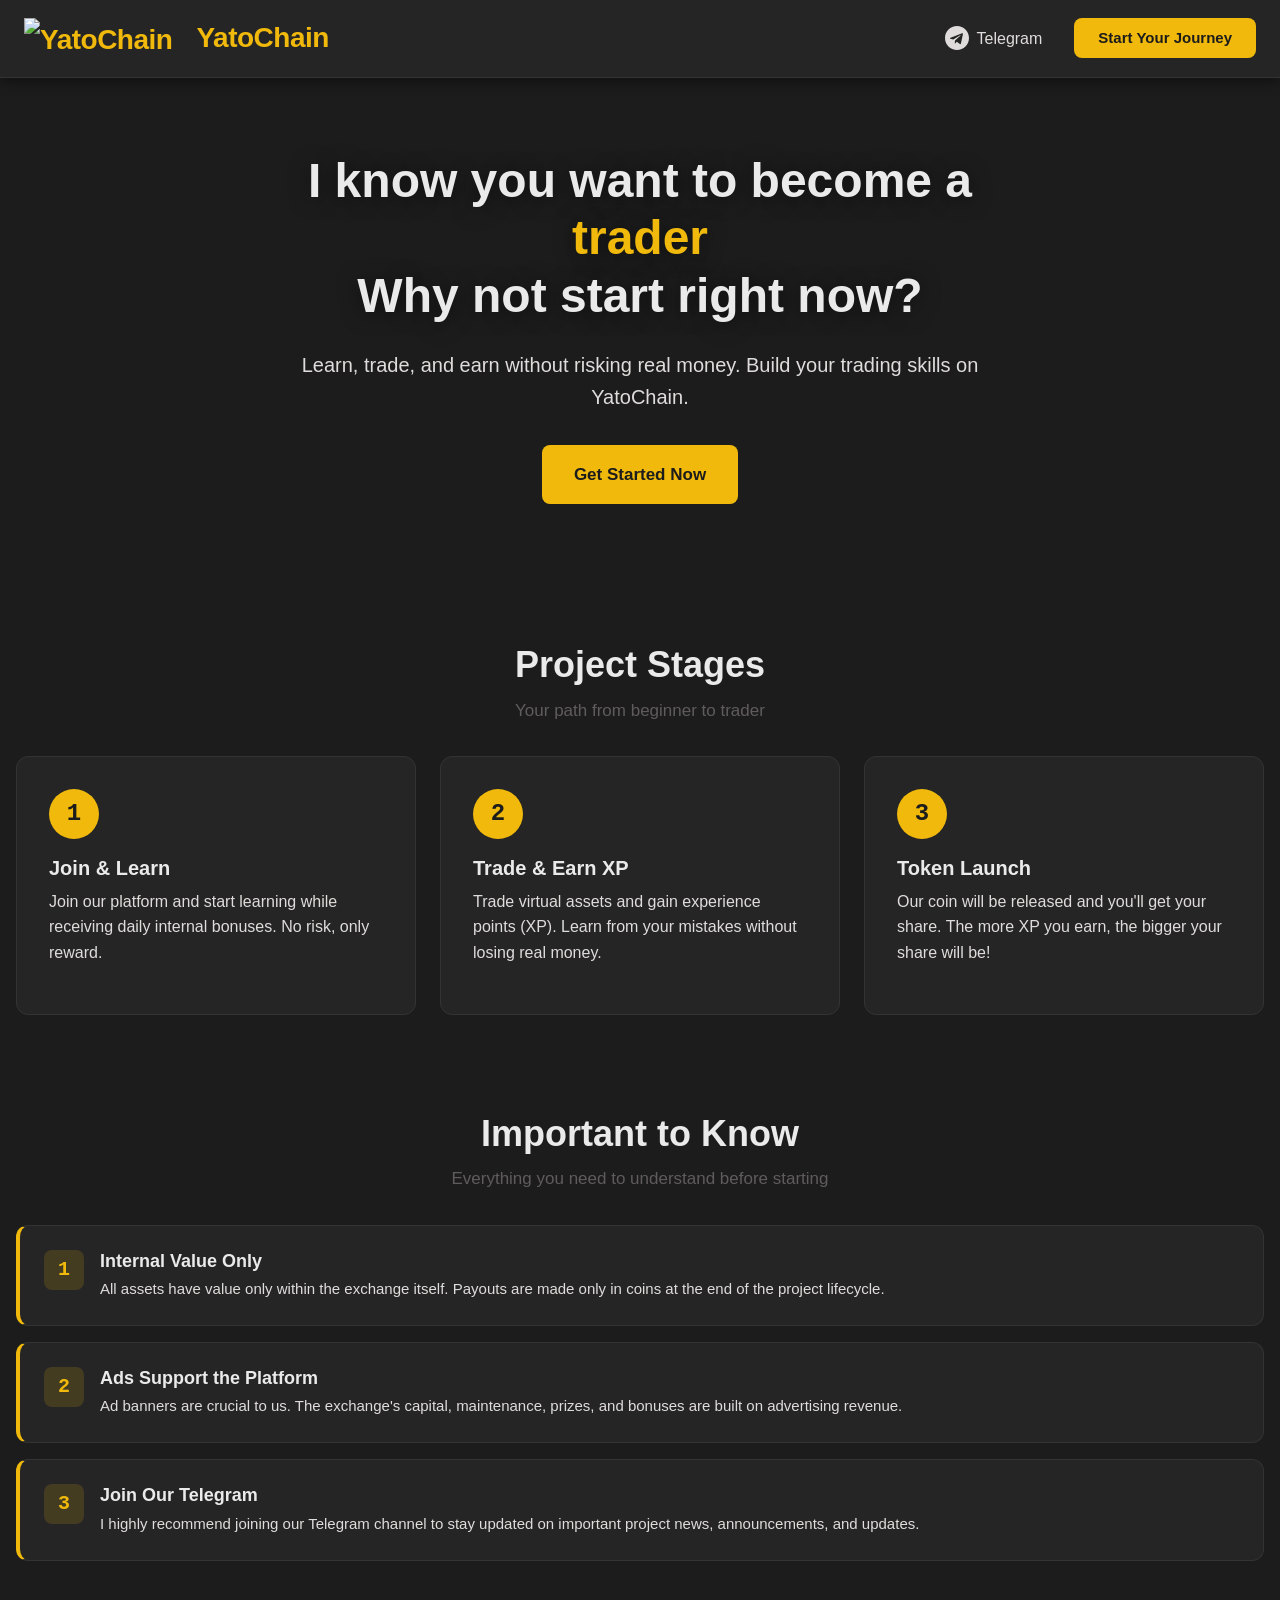
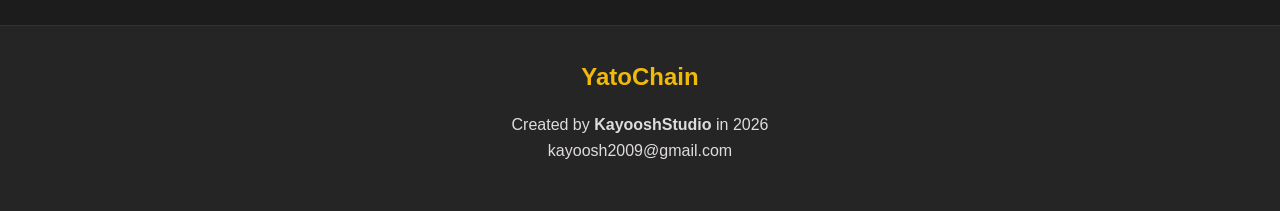
==== commit 487bc5a6: "0.0.10" ====
--- a/static/index.html
+++ b/static/index.html
@@ -1,572 +1,375 @@
 <!DOCTYPE html>
 <html lang="en">
 <head>
-    <meta charset="UTF-8">
-    <meta name="viewport" content="width=device-width, initial-scale=1.0">
-    <title>WebTab Mining</title>
-    <style>
-        * {
-            margin: 0;
-            padding: 0;
-            box-sizing: border-box;
-        }
-        
-        body {
-            font-family: 'Segoe UI', Tahoma, Geneva, Verdana, sans-serif;
-            background: #0a0a0a;
-            color: #E8E8E8;
-            min-height: 100vh;
-            overflow: hidden;
-            position: relative;
-        }
-        
-        /* Animated Background */
-        #canvas-bg {
-            position: fixed;
-            top: 0;
-            left: 0;
-            width: 100%;
-            height: 100%;
-            z-index: 0;
-            opacity: 0.3;
-        }
-        
-        .container {
-            position: relative;
-            z-index: 10;
-            max-width: 1400px;
-            margin: 0 auto;
-            padding: 40px;
-            display: grid;
-            grid-template-columns: 1fr 1fr;
-            gap: 40px;
-            height: calc(100vh - 80px);
-        }
-        
-        /* Left Panel */
-        .left-panel {
-            display: flex;
-            flex-direction: column;
-            gap: 30px;
-        }
-        
-        .stats-box {
-            background: rgba(26, 26, 26, 0.9);
-            border: 2px solid #2a2a2a;
-            border-radius: 16px;
-            padding: 30px;
-            backdrop-filter: blur(10px);
-        }
-        
-        .stats-box h2 {
-            color: #00ff88;
-            margin-bottom: 25px;
-            font-size: 24px;
-            font-weight: 600;
-            text-transform: uppercase;
-            letter-spacing: 2px;
-        }
-        
-        .stat-item {
-            display: flex;
-            justify-content: space-between;
-            align-items: center;
-            padding: 18px 0;
-            border-bottom: 1px solid #2a2a2a;
-        }
-        
-        .stat-item:last-child {
-            border-bottom: none;
-        }
-        
-        .stat-label {
-            color: #888;
-            font-size: 16px;
-        }
-        
-        .stat-value {
-            color: #00ff88;
-            font-size: 24px;
-            font-weight: 700;
-            font-family: 'Courier New', monospace;
-            text-shadow: 0 0 10px rgba(0, 255, 136, 0.5);
-        }
-        
-        .control-box {
-            background: rgba(26, 26, 26, 0.9);
-            border: 2px solid #2a2a2a;
-            border-radius: 16px;
-            padding: 30px;
-            backdrop-filter: blur(10px);
-        }
-        
-        .input-group {
-            display: flex;
-            gap: 15px;
-        }
-        
-        input {
-            flex: 1;
-            padding: 16px 20px;
-            background: rgba(10, 10, 10, 0.8);
-            border: 2px solid #2a2a2a;
-            border-radius: 10px;
-            color: #E8E8E8;
-            font-size: 15px;
-            transition: all 0.3s;
-        }
-        
-        input:focus {
-            outline: none;
-            border-color: #00ff88;
-            background: rgba(17, 17, 17, 0.9);
-            box-shadow: 0 0 20px rgba(0, 255, 136, 0.2);
-        }
-        
-        input::placeholder {
-            color: #555;
-        }
-        
-        button {
-            padding: 16px 32px;
-            background: linear-gradient(135deg, #00ff88 0%, #00cc6a 100%);
-            color: #0a0a0a;
-            border: none;
-            border-radius: 10px;
-            font-size: 16px;
-            font-weight: 700;
-            cursor: pointer;
-            transition: all 0.3s;
-            white-space: nowrap;
-            text-transform: uppercase;
-            letter-spacing: 1px;
-        }
-        
-        button:hover {
-            transform: translateY(-2px);
-            box-shadow: 0 10px 30px rgba(0, 255, 136, 0.4);
-        }
-        
-        button.stop {
-            background: linear-gradient(135deg, #ff4444 0%, #cc3636 100%);
-            color: #fff;
-        }
-        
-        button.stop:hover {
-            box-shadow: 0 10px 30px rgba(255, 68, 68, 0.4);
-        }
-        
-        /* Right Panel - Mempool Style Grid */
-        .right-panel {
-            background: rgba(26, 26, 26, 0.9);
-            border: 2px solid #2a2a2a;
-            border-radius: 16px;
-            padding: 30px;
-            position: relative;
-            overflow: hidden;
-            backdrop-filter: blur(10px);
-        }
-        
-        .right-panel h2 {
-            color: #00ff88;
-            margin-bottom: 25px;
-            font-size: 24px;
-            font-weight: 600;
-            text-transform: uppercase;
-            letter-spacing: 2px;
-            position: relative;
-            z-index: 10;
-        }
-        
-        .mempool-grid {
-            position: relative;
-            width: 100%;
-            height: calc(100% - 60px);
-            display: grid;
-            grid-template-columns: repeat(20, 1fr);
-            grid-template-rows: repeat(20, 1fr);
-            gap: 2px;
-            perspective: 1000px;
-        }
-        
-        .grid-cell {
-            background: rgba(42, 42, 42, 0.3);
-            border: 1px solid rgba(0, 255, 136, 0.1);
-            transition: all 0.3s;
-        }
-        
-        .grid-cell.active {
-            background: linear-gradient(135deg, #00ff88 0%, #00cc6a 100%);
-            box-shadow: 0 0 15px rgba(0, 255, 136, 0.6);
-            animation: cellPulse 1s ease-in-out;
-        }
-        
-        .grid-cell.large {
-            grid-column: span 2;
-            grid-row: span 2;
-        }
-        
-        .grid-cell.xlarge {
-            grid-column: span 3;
-            grid-row: span 3;
-        }
-        
-        @keyframes cellPulse {
-            0% {
-                transform: scale(0);
-                opacity: 0;
-            }
-            50% {
-                transform: scale(1.2);
-            }
-            100% {
-                transform: scale(1);
-                opacity: 1;
-            }
-        }
-        
-        .mining-indicator {
-            position: absolute;
-            bottom: 30px;
-            left: 30px;
-            display: flex;
-            align-items: center;
-            gap: 10px;
-            padding: 12px 20px;
-            background: rgba(10, 10, 10, 0.8);
-            border-radius: 10px;
-            border: 1px solid #2a2a2a;
-            z-index: 10;
-        }
-        
-        .status-dot {
-            width: 10px;
-            height: 10px;
-            background: #333;
-            border-radius: 50%;
-            transition: all 0.3s;
-        }
-        
-        .status-dot.active {
-            background: #00ff88;
-            box-shadow: 0 0 15px #00ff88;
-            animation: pulse 1.5s infinite;
-        }
-        
-        @keyframes pulse {
-            0%, 100% { opacity: 1; }
-            50% { opacity: 0.4; }
-        }
-        
-        .status-text {
-            color: #888;
-            font-size: 14px;
-        }
-        
-        .status-text.active {
-            color: #00ff88;
-        }
-        
-        /* Responsive */
-        @media (max-width: 1024px) {
-            .container {
-                grid-template-columns: 1fr;
-                height: auto;
-            }
-            
-            .right-panel {
-                min-height: 500px;
-            }
-        }
-    </style>
+  <meta charset="UTF-8">
+  <meta name="viewport" content="width=device-width, initial-scale=1.0">
+  <title>YatoChain - Learn to Trade Risk-Free</title>
+  <link rel="stylesheet" href="style.css">
+  
+  <!-- Additional styles specific for homepage -->
+  <style>
+    /* Hero Banner */
+    .hero-banner {
+      position: relative;
+      width: 100%;
+      height: 500px;
+      background-image: url('banner.png');
+      background-size: cover;
+      background-position: center;
+      display: flex;
+      align-items: center;
+      justify-content: center;
+      overflow: hidden;
+      border-radius: var(--radius-lg);
+      margin-bottom: var(--spacing-xl);
+    }
+
+    .hero-banner::before {
+      content: '';
+      position: absolute;
+      top: 0;
+      left: 0;
+      right: 0;
+      bottom: 0;
+      background: linear-gradient(
+        135deg,
+        rgba(28, 28, 28, 0.85) 0%,
+        rgba(28, 28, 28, 0.6) 100%
+      );
+      z-index: 1;
+    }
+
+    .hero-content {
+      position: relative;
+      z-index: 2;
+      text-align: center;
+      max-width: 800px;
+      padding: var(--spacing-xl);
+      animation: fadeIn 0.8s ease-out;
+    }
+
+    .hero-title {
+      font-size: 3rem;
+      font-weight: 700;
+      margin-bottom: var(--spacing-lg);
+      line-height: 1.2;
+      text-shadow: 0 2px 20px rgba(0, 0, 0, 0.5);
+    }
+
+    .hero-title span {
+      color: var(--color-warning);
+    }
+
+    .hero-subtitle {
+      font-size: 1.25rem;
+      color: var(--text-secondary);
+      margin-bottom: var(--spacing-xl);
+    }
+
+    /* Sections */
+    .section {
+      margin-bottom: var(--spacing-xl);
+      padding: var(--spacing-xl) 0;
+    }
+
+    .section-header {
+      text-align: center;
+      margin-bottom: var(--spacing-xl);
+    }
+
+    .section-title {
+      font-size: 2.25rem;
+      font-weight: 700;
+      margin-bottom: var(--spacing-sm);
+    }
+
+    .section-subtitle {
+      color: var(--text-muted);
+      font-size: 1.0625rem;
+    }
+
+    /* Stages Cards */
+    .stage-card {
+      position: relative;
+      background-color: var(--bg-secondary);
+      border: 1px solid var(--border-color);
+      border-radius: var(--radius-lg);
+      padding: var(--spacing-xl);
+      transition: all 0.3s ease;
+      overflow: hidden;
+    }
+
+    .stage-card:hover {
+      transform: translateY(-5px);
+      border-color: var(--color-warning);
+      box-shadow: var(--shadow-lg);
+    }
+
+    .stage-number {
+      display: inline-flex;
+      align-items: center;
+      justify-content: center;
+      width: 50px;
+      height: 50px;
+      background-color: var(--color-warning);
+      color: var(--bg-primary);
+      font-size: 1.5rem;
+      font-weight: 700;
+      border-radius: var(--radius-full);
+      margin-bottom: var(--spacing-md);
+      font-family: var(--font-mono);
+    }
+
+    .stage-title {
+      font-size: 1.25rem;
+      font-weight: 600;
+      margin-bottom: var(--spacing-sm);
+    }
+
+    .stage-description {
+      color: var(--text-secondary);
+      line-height: 1.6;
+    }
+
+    /* Info Cards */
+    .info-card {
+      background-color: var(--bg-secondary);
+      border: 1px solid var(--border-color);
+      border-left: 4px solid var(--color-warning);
+      border-radius: var(--radius-lg);
+      padding: var(--spacing-lg);
+      display: flex;
+      gap: var(--spacing-md);
+      align-items: flex-start;
+      transition: all 0.3s ease;
+    }
+
+    .info-card:hover {
+      transform: translateX(5px);
+      background-color: var(--bg-tertiary);
+    }
+
+    .info-icon {
+      flex-shrink: 0;
+      width: 40px;
+      height: 40px;
+      background-color: rgba(240, 185, 11, 0.15);
+      color: var(--color-warning);
+      border-radius: var(--radius-md);
+      display: flex;
+      align-items: center;
+      justify-content: center;
+      font-size: 1.25rem;
+      font-weight: 700;
+      font-family: var(--font-mono);
+    }
+
+    .info-content h4 {
+      font-size: 1.125rem;
+      margin-bottom: var(--spacing-xs);
+    }
+
+    .info-content p {
+      color: var(--text-secondary);
+      margin: 0;
+      font-size: 0.9375rem;
+      line-height: 1.6;
+    }
+
+    /* Footer */
+    .footer {
+      background-color: var(--bg-secondary);
+      border-top: 1px solid var(--border-color);
+      padding: var(--spacing-xl);
+      margin-top: var(--spacing-xl);
+      text-align: center;
+    }
+
+    .footer-content {
+      max-width: 1400px;
+      margin: 0 auto;
+      color: var(--text-muted);
+    }
+
+    .footer-logo {
+      color: var(--color-warning);
+      font-size: 1.5rem;
+      font-weight: 700;
+      margin-bottom: var(--spacing-md);
+    }
+
+    .footer a {
+      color: var(--text-secondary);
+      transition: color 0.2s ease;
+    }
+
+    .footer a:hover {
+      color: var(--color-warning);
+    }
+
+    /* Telegram Icon */
+    .telegram-icon {
+      width: 24px;
+      height: 24px;
+      fill: var(--text-secondary);
+      transition: fill 0.2s ease;
+    }
+
+    .nav-link:hover .telegram-icon,
+    .nav-link:focus .telegram-icon {
+      fill: var(--color-warning);
+    }
+
+    /* Responsive */
+    @media (max-width: 768px) {
+      .hero-banner {
+        height: 400px;
+      }
+
+      .hero-title {
+        font-size: 2rem;
+      }
+
+      .hero-subtitle {
+        font-size: 1rem;
+      }
+
+      .section-title {
+        font-size: 1.75rem;
+      }
+
+      .grid-cols-3 {
+        grid-template-columns: 1fr;
+      }
+    }
+  </style>
 </head>
 <body>
-    <canvas id="canvas-bg"></canvas>
+
+  <!-- Navigation -->
+  <nav class="navbar">
+    <div class="navbar-content">
+      <div class="flex items-center gap-2">
+        <img src="logo.png" alt="YatoChain" class="logo" style="height: 40px; width: auto;">
+        <span class="logo" style="margin-left: var(--spacing-sm);">YatoChain</span>
+      </div>
+
+      <div class="flex items-center gap-2">
+        <a href="https://t.me/yatochain" target="_blank" rel="noopener noreferrer" class="nav-link flex items-center gap-1" aria-label="Join our Telegram">
+          <svg class="telegram-icon" viewBox="0 0 24 24" xmlns="http://www.w3.org/2000/svg">
+            <path d="M12 0C5.373 0 0 5.373 0 12s5.373 12 12 12 12-5.373 12-12S18.627 0 12 0zm5.894 8.221l-1.97 9.28c-.145.658-.537.818-1.084.508l-3-2.21-1.446 1.394c-.14.18-.357.295-.6.295-.002 0-.003 0-.005 0l.213-3.054 5.569-5.022c.24-.213-.054-.334-.373-.121l-6.869 4.326-2.96-.924c-.64-.203-.658-.643.135-.953l11.566-4.458c.538-.196 1.006.128.832.941z"/>
+          </svg>
+          Telegram
+        </a>
+
+        <a href="app/lets-start.html" class="btn btn-primary">Start Your Journey</a>
+      </div>
+    </div>
+  </nav>
+
+  <!-- Main Content -->
+  <main class="container">
     
-    <div class="container">
-        <!-- Left Panel -->
-        <div class="left-panel">
-            <div class="stats-box">
-                <h2>Mining Statistics</h2>
-                <div class="stat-item">
-                    <span class="stat-label">Total Hashes</span>
-                    <span class="stat-value" id="totalHashes">0</span>
-                </div>
-                <div class="stat-item">
-                    <span class="stat-label">Valid Hashes</span>
-                    <span class="stat-value" id="validHashes">0</span>
-                </div>
-                <div class="stat-item">
-                    <span class="stat-label">Your Balance</span>
-                    <span class="stat-value" id="balance">0.00000</span>
-                </div>
-                <div class="stat-item">
-                    <span class="stat-label">Current Difficulty</span>
-                    <span class="stat-value" id="difficulty">3</span>
-                </div>
-            </div>
-            
-            <div class="control-box">
-                <div class="input-group">
-                    <input 
-                        type="text" 
-                        id="wallet" 
-                        placeholder="Enter your Solana wallet address"
-                    >
-                    <button id="miningBtn" onclick="toggleMining()">Start Mining</button>
-                </div>
-            </div>
-        </div>
-        
-        <!-- Right Panel -->
-        <div class="right-panel">
-            <h2>Blockchain Visualization</h2>
-            <div class="mempool-grid" id="mempoolGrid">
-                <!-- Grid cells will be generated by JS -->
-            </div>
-            <div class="mining-indicator">
-                <div class="status-dot" id="statusDot"></div>
-                <span class="status-text" id="statusText">Mining Idle</span>
-            </div>
-        </div>
+    <!-- Hero Banner -->
+    <section class="hero-banner fade-in">
+      <div class="hero-content">
+        <h1 class="hero-title">
+          I know you want to become a <span>trader</span><br>
+          Why not start right now?
+        </h1>
+        <p class="hero-subtitle">
+          Learn, trade, and earn without risking real money. Build your trading skills on YatoChain.
+        </p>
+        <a href="app/lets-start.html" class="btn btn-primary btn-lg">Get Started Now</a>
+      </div>
+    </section>
+
+    <!-- Project Stages Section -->
+    <section class="section">
+      <div class="section-header">
+        <h2 class="section-title">Project Stages</h2>
+        <p class="section-subtitle">Your path from beginner to trader</p>
+      </div>
+
+      <div class="grid grid-cols-3 gap-3">
+        <div class="stage-card fade-in">
+          <div class="stage-number">1</div>
+          <h3 class="stage-title">Join & Learn</h3>
+          <p class="stage-description">
+            Join our platform and start learning while receiving daily internal bonuses. No risk, only reward.
+          </p>
+        </div>
+
+        <div class="stage-card fade-in">
+          <div class="stage-number">2</div>
+          <h3 class="stage-title">Trade & Earn XP</h3>
+          <p class="stage-description">
+            Trade virtual assets and gain experience points (XP). Learn from your mistakes without losing real money.
+          </p>
+        </div>
+
+        <div class="stage-card fade-in">
+          <div class="stage-number">3</div>
+          <h3 class="stage-title">Token Launch</h3>
+          <p class="stage-description">
+            Our coin will be released and you'll get your share. The more XP you earn, the bigger your share will be!
+          </p>
+        </div>
+      </div>
+    </section>
+
+    <!-- Important to Know Section -->
+    <section class="section">
+      <div class="section-header">
+        <h2 class="section-title">Important to Know</h2>
+        <p class="section-subtitle">Everything you need to understand before starting</p>
+      </div>
+
+      <div class="flex flex-col gap-2">
+        <div class="info-card fade-in">
+          <div class="info-icon">1</div>
+          <div class="info-content">
+            <h4>Internal Value Only</h4>
+            <p>
+              All assets have value only within the exchange itself. Payouts are made only in coins at the end of the project lifecycle.
+            </p>
+          </div>
+        </div>
+
+        <div class="info-card fade-in">
+          <div class="info-icon">2</div>
+          <div class="info-content">
+            <h4>Ads Support the Platform</h4>
+            <p>
+              Ad banners are crucial to us. The exchange's capital, maintenance, prizes, and bonuses are built on advertising revenue.
+            </p>
+          </div>
+        </div>
+
+        <div class="info-card fade-in">
+          <div class="info-icon">3</div>
+          <div class="info-content">
+            <h4>Join Our Telegram</h4>
+            <p>
+              I highly recommend joining our Telegram channel to stay updated on important project news, announcements, and updates.
+            </p>
+          </div>
+        </div>
+      </div>
+    </section>
+
+  </main>
+
+  <!-- Footer -->
+  <footer class="footer">
+    <div class="footer-content">
+      <div class="footer-logo">YatoChain</div>
+      <p>
+        Created by <strong>KayooshStudio</strong> in 2026<br>
+        <a href="mailto:kayoosh2009@gmail.com">kayoosh2009@gmail.com</a>
+      </p>
     </div>
-    
-    <script>
-        // Background Animation
-        const canvas = document.getElementById('canvas-bg');
-        const ctx = canvas.getContext('2d');
-        
-        canvas.width = window.innerWidth;
-        canvas.height = window.innerHeight;
-        
-        const particles = [];
-        const particleCount = 100;
-        
-        class Particle {
-            constructor() {
-                this.x = Math.random() * canvas.width;
-                this.y = Math.random() * canvas.height;
-                this.vx = (Math.random() - 0.5) * 0.5;
-                this.vy = (Math.random() - 0.5) * 0.5;
-                this.size = Math.random() * 2 + 1;
-            }
-            
-            update() {
-                this.x += this.vx;
-                this.y += this.vy;
-                
-                if (this.x < 0 || this.x > canvas.width) this.vx *= -1;
-                if (this.y < 0 || this.y > canvas.height) this.vy *= -1;
-            }
-            
-            draw() {
-                ctx.fillStyle = 'rgba(0, 255, 136, 0.5)';
-                ctx.beginPath();
-                ctx.arc(this.x, this.y, this.size, 0, Math.PI * 2);
-                ctx.fill();
-            }
-        }
-        
-        function initParticles() {
-            for (let i = 0; i < particleCount; i++) {
-                particles.push(new Particle());
-            }
-        }
-        
-        function animateParticles() {
-            ctx.clearRect(0, 0, canvas.width, canvas.height);
-            
-            particles.forEach(particle => {
-                particle.update();
-                particle.draw();
-            });
-            
-            // Draw connections
-            particles.forEach((p1, i) => {
-                particles.slice(i + 1).forEach(p2 => {
-                    const dx = p1.x - p2.x;
-                    const dy = p1.y - p2.y;
-                    const distance = Math.sqrt(dx * dx + dy * dy);
-                    
-                    if (distance < 150) {
-                        ctx.beginPath();
-                        ctx.strokeStyle = `rgba(0, 255, 136, ${0.2 * (1 - distance / 150)})`;
-                        ctx.lineWidth = 1;
-                        ctx.moveTo(p1.x, p1.y);
-                        ctx.lineTo(p2.x, p2.y);
-                        ctx.stroke();
-                    }
-                });
-            });
-            
-            requestAnimationFrame(animateParticles);
-        }
-        
-        initParticles();
-        animateParticles();
-        
-        window.addEventListener('resize', () => {
-            canvas.width = window.innerWidth;
-            canvas.height = window.innerHeight;
-        });
-        
-        // Mining Logic
-        let walletAddress = '';
-        let isMining = false;
-        let totalHashes = 0;
-        let validHashes = 0;
-        let balance = 0;
-        
-        // Create Mempool Grid
-        const grid = document.getElementById('mempoolGrid');
-        const cells = [];
-        
-        for (let i = 0; i < 400; i++) {
-            const cell = document.createElement('div');
-            cell.className = 'grid-cell';
-            grid.appendChild(cell);
-            cells.push(cell);
-        }
-        
-        function activateRandomCells() {
-            const numCells = Math.floor(Math.random() * 5) + 3;
-            
-            for (let i = 0; i < numCells; i++) {
-                const randomIndex = Math.floor(Math.random() * cells.length);
-                const cell = cells[randomIndex];
-                
-                // Random size
-                const rand = Math.random();
-                if (rand > 0.9) {
-                    cell.className = 'grid-cell active xlarge';
-                } else if (rand > 0.7) {
-                    cell.className = 'grid-cell active large';
-                } else {
-                    cell.className = 'grid-cell active';
-                }
-                
-                // Reset after animation
-                setTimeout(() => {
-                    cell.className = 'grid-cell';
-                }, 2000);
-            }
-        }
-        
-        async function toggleMining() {
-            const wallet = document.getElementById('wallet').value.trim();
-            const btn = document.getElementById('miningBtn');
-            const statusDot = document.getElementById('statusDot');
-            const statusText = document.getElementById('statusText');
-            
-            if (!isMining) {
-                if (!wallet) {
-                    alert('Please enter your Solana wallet address');
-                    return;
-                }
-                
-                walletAddress = wallet;
-                
-                try {
-                    const response = await fetch('/api/register', {
-                        method: 'POST',
-                        headers: { 'Content-Type': 'application/json' },
-                        body: JSON.stringify({ wallet_address: wallet })
-                    });
-                    
-                    if (response.ok) {
-                        isMining = true;
-                        btn.textContent = 'Stop Mining';
-                        btn.classList.add('stop');
-                        statusDot.classList.add('active');
-                        statusText.textContent = 'Mining Active';
-                        statusText.classList.add('active');
-                        startMining();
-                    }
-                } catch (error) {
-                    console.error('Registration error:', error);
-                    alert('Failed to register wallet');
-                }
-            } else {
-                isMining = false;
-                btn.textContent = 'Start Mining';
-                btn.classList.remove('stop');
-                statusDot.classList.remove('active');
-                statusText.textContent = 'Mining Idle';
-                statusText.classList.remove('active');
-            }
-        }
-        
-        async function startMining() {
-            while (isMining) {
-                try {
-                    const taskResponse = await fetch('/api/mining');
-                    const task = await taskResponse.json();
-                    
-                    document.getElementById('difficulty').textContent = task.difficulty;
-                    
-                    const solution = await solveChallenge(task.challenge, task.difficulty);
-                    
-                    if (!isMining) break;
-                    
-                    const solutionResponse = await fetch('/api/solution', {
-                        method: 'POST',
-                        headers: { 'Content-Type': 'application/json' },
-                        body: JSON.stringify({
-                            wallet_address: walletAddress,
-                            nonce: solution.nonce,
-                            hash: solution.hash
-                        })
-                    });
-                    
-                    const result = await solutionResponse.json();
-                    
-                    if (result.success) {
-                        validHashes++;
-                        balance += result.tokens_earned;
-                        activateRandomCells();
-                        updateStats();
-                    }
-                    
-                    totalHashes++;
-                    document.getElementById('totalHashes').textContent = totalHashes;
-                    
-                    await new Promise(resolve => setTimeout(resolve, 100));
-                    
-                } catch (error) {
-                    console.error('Mining error:', error);
-                    await new Promise(resolve => setTimeout(resolve, 5000));
-                }
-            }
-        }
-        
-        async function solveChallenge(challenge, difficulty) {
-            const requiredPrefix = '0'.repeat(difficulty);
-            let nonce = 0;
-            
-            while (true) {
-                if (!isMining) return null;
-                
-                const data = challenge + nonce;
-                const hashBuffer = await crypto.subtle.digest('SHA-256', new TextEncoder().encode(data));
-                const hashArray = Array.from(new Uint8Array(hashBuffer));
-                const hashHex = hashArray.map(b => b.toString(16).padStart(2, '0')).join('');
-                
-                if (hashHex.startsWith(requiredPrefix)) {
-                    return { nonce, hash: hashHex };
-                }
-                
-                nonce++;
-                
-                if (nonce % 1000 === 0) {
-                    await new Promise(resolve => setTimeout(resolve, 0));
-                }
-            }
-        }
-        
-        function updateStats() {
-            document.getElementById('validHashes').textContent = validHashes;
-            document.getElementById('balance').textContent = balance.toFixed(5);
-        }
-    </script>
+  </footer>
+
 </body>
 </html>
--- a/static/style.css
+++ b/static/style.css
@@ -0,0 +1,675 @@
+/* ============================================
+   YATOCHAIN - CSS Variables & Base Styles
+   ============================================ */
+
+:root {
+  /* Цветовая палитра */
+  --bg-primary: #1C1C1C;
+  --bg-secondary: #252525;
+  --bg-tertiary: #2A2A2A;
+  
+  --text-primary: #EAEAEA;
+  --text-secondary: #E0DCDC;
+  --text-muted: #605C5D;
+  
+  /* Акценты для трейдинга */
+  --color-success: #0ECB81;
+  --color-danger: #F6465D;
+  --color-warning: #F0B90B;
+  --color-info: #4A90E2;
+  
+  /* Границы */
+  --border-color: #333333;
+  --border-light: #404040;
+  
+  /* Тени */
+  --shadow-sm: 0 2px 4px rgba(0, 0, 0, 0.3);
+  --shadow-md: 0 4px 12px rgba(0, 0, 0, 0.4);
+  --shadow-lg: 0 8px 24px rgba(0, 0, 0, 0.5);
+  
+  /* Отступы */
+  --spacing-xs: 0.25rem;
+  --spacing-sm: 0.5rem;
+  --spacing-md: 1rem;
+  --spacing-lg: 1.5rem;
+  --spacing-xl: 2rem;
+  
+  /* Скругления */
+  --radius-sm: 4px;
+  --radius-md: 8px;
+  --radius-lg: 12px;
+  --radius-full: 9999px;
+  
+  /* Шрифты */
+  --font-family: -apple-system, BlinkMacSystemFont, 'Segoe UI', Roboto, 'Helvetica Neue', Arial, sans-serif;
+  --font-mono: 'Courier New', monospace;
+}
+
+/* ============================================
+   Reset & Base
+   ============================================ */
+
+* {
+  margin: 0;
+  padding: 0;
+  box-sizing: border-box;
+}
+
+html {
+  font-size: 16px;
+  scroll-behavior: smooth;
+}
+
+body {
+  font-family: var(--font-family);
+  background-color: var(--bg-primary);
+  color: var(--text-primary);
+  line-height: 1.6;
+  min-height: 100vh;
+  -webkit-font-smoothing: antialiased;
+  -moz-osx-font-smoothing: grayscale;
+}
+
+/* ============================================
+   Typography
+   ============================================ */
+
+h1, h2, h3, h4, h5, h6 {
+  color: var(--text-primary);
+  font-weight: 600;
+  line-height: 1.3;
+  margin-bottom: var(--spacing-md);
+}
+
+h1 { font-size: 2.5rem; }
+h2 { font-size: 2rem; }
+h3 { font-size: 1.75rem; }
+h4 { font-size: 1.5rem; }
+h5 { font-size: 1.25rem; }
+h6 { font-size: 1rem; }
+
+p {
+  color: var(--text-secondary);
+  margin-bottom: var(--spacing-md);
+}
+
+a {
+  color: var(--text-primary);
+  text-decoration: none;
+  transition: color 0.2s ease;
+}
+
+a:hover {
+  color: var(--color-warning);
+}
+
+/* ============================================
+   Layout Components
+   ============================================ */
+
+.container {
+  width: 100%;
+  max-width: 1400px;
+  margin: 0 auto;
+  padding: 0 var(--spacing-md);
+}
+
+.dashboard {
+  display: grid;
+  grid-template-columns: 250px 1fr 300px;
+  gap: var(--spacing-lg);
+  min-height: calc(100vh - 70px);
+  padding: var(--spacing-lg);
+}
+
+/* ============================================
+   Navigation
+   ============================================ */
+
+.navbar {
+  background-color: var(--bg-secondary);
+  border-bottom: 1px solid var(--border-color);
+  padding: var(--spacing-md) var(--spacing-lg);
+  position: sticky;
+  top: 0;
+  z-index: 1000;
+  box-shadow: var(--shadow-md);
+}
+
+.navbar-content {
+  display: flex;
+  justify-content: space-between;
+  align-items: center;
+  max-width: 1400px;
+  margin: 0 auto;
+}
+
+.logo {
+  font-size: 1.75rem;
+  font-weight: 700;
+  color: var(--color-warning);
+  letter-spacing: -0.5px;
+}
+
+.nav-menu {
+  display: flex;
+  gap: var(--spacing-lg);
+  list-style: none;
+}
+
+.nav-link {
+  color: var(--text-secondary);
+  font-weight: 500;
+  padding: var(--spacing-sm) var(--spacing-md);
+  border-radius: var(--radius-md);
+  transition: all 0.2s ease;
+}
+
+.nav-link:hover,
+.nav-link.active {
+  color: var(--text-primary);
+  background-color: var(--bg-tertiary);
+}
+
+.sidebar {
+  background-color: var(--bg-secondary);
+  border-right: 1px solid var(--border-color);
+  padding: var(--spacing-lg);
+  border-radius: var(--radius-lg);
+  height: fit-content;
+}
+
+.sidebar-menu {
+  list-style: none;
+}
+
+.sidebar-item {
+  margin-bottom: var(--spacing-sm);
+}
+
+.sidebar-link {
+  display: flex;
+  align-items: center;
+  gap: var(--spacing-md);
+  padding: var(--spacing-md);
+  color: var(--text-secondary);
+  border-radius: var(--radius-md);
+  transition: all 0.2s ease;
+}
+
+.sidebar-link:hover,
+.sidebar-link.active {
+  background-color: var(--bg-tertiary);
+  color: var(--color-warning);
+}
+
+/* ============================================
+   Cards & Panels
+   ============================================ */
+
+.card {
+  background-color: var(--bg-secondary);
+  border: 1px solid var(--border-color);
+  border-radius: var(--radius-lg);
+  padding: var(--spacing-lg);
+  box-shadow: var(--shadow-sm);
+  transition: box-shadow 0.2s ease;
+}
+
+.card:hover {
+  box-shadow: var(--shadow-md);
+}
+
+.card-header {
+  display: flex;
+  justify-content: space-between;
+  align-items: center;
+  margin-bottom: var(--spacing-lg);
+  padding-bottom: var(--spacing-md);
+  border-bottom: 1px solid var(--border-color);
+}
+
+.card-title {
+  font-size: 1.125rem;
+  font-weight: 600;
+  color: var(--text-primary);
+}
+
+.card-body {
+  color: var(--text-secondary);
+}
+
+/* ============================================
+   Buttons
+   ============================================ */
+
+.btn {
+  display: inline-flex;
+  align-items: center;
+  justify-content: center;
+  gap: var(--spacing-sm);
+  padding: var(--spacing-sm) var(--spacing-lg);
+  font-family: var(--font-family);
+  font-size: 0.9375rem;
+  font-weight: 600;
+  border: none;
+  border-radius: var(--radius-md);
+  cursor: pointer;
+  transition: all 0.2s ease;
+  text-decoration: none;
+}
+
+.btn-primary {
+  background-color: var(--color-warning);
+  color: var(--bg-primary);
+}
+
+.btn-primary:hover {
+  background-color: #d4a409;
+  transform: translateY(-1px);
+  box-shadow: var(--shadow-md);
+}
+
+.btn-success {
+  background-color: var(--color-success);
+  color: var(--bg-primary);
+}
+
+.btn-success:hover {
+  background-color: #0db876;
+  transform: translateY(-1px);
+}
+
+.btn-danger {
+  background-color: var(--color-danger);
+  color: white;
+}
+
+.btn-danger:hover {
+  background-color: #e03e54;
+  transform: translateY(-1px);
+}
+
+.btn-secondary {
+  background-color: var(--bg-tertiary);
+  color: var(--text-primary);
+  border: 1px solid var(--border-light);
+}
+
+.btn-secondary:hover {
+  background-color: var(--border-light);
+}
+
+.btn-outline {
+  background-color: transparent;
+  border: 1px solid var(--border-light);
+  color: var(--text-primary);
+}
+
+.btn-outline:hover {
+  background-color: var(--bg-tertiary);
+  border-color: var(--text-muted);
+}
+
+.btn-sm {
+  padding: var(--spacing-xs) var(--spacing-md);
+  font-size: 0.8125rem;
+}
+
+.btn-lg {
+  padding: var(--spacing-md) var(--spacing-xl);
+  font-size: 1.0625rem;
+}
+
+/* ============================================
+   Tables
+   ============================================ */
+
+.table-container {
+  overflow-x: auto;
+  border-radius: var(--radius-md);
+}
+
+.table {
+  width: 100%;
+  border-collapse: collapse;
+  background-color: var(--bg-secondary);
+}
+
+.table thead {
+  background-color: var(--bg-tertiary);
+}
+
+.table th {
+  padding: var(--spacing-md);
+  text-align: left;
+  font-weight: 600;
+  color: var(--text-secondary);
+  font-size: 0.875rem;
+  text-transform: uppercase;
+  letter-spacing: 0.5px;
+  border-bottom: 1px solid var(--border-color);
+}
+
+.table td {
+  padding: var(--spacing-md);
+  color: var(--text-primary);
+  border-bottom: 1px solid var(--border-color);
+}
+
+.table tbody tr {
+  transition: background-color 0.15s ease;
+}
+
+.table tbody tr:hover {
+  background-color: var(--bg-tertiary);
+}
+
+/* ============================================
+   Price & Trading Elements
+   ============================================ */
+
+.price {
+  font-family: var(--font-mono);
+  font-weight: 600;
+  font-size: 1.125rem;
+}
+
+.price-up {
+  color: var(--color-success);
+}
+
+.price-down {
+  color: var(--color-danger);
+}
+
+.price-change {
+  display: inline-flex;
+  align-items: center;
+  gap: var(--spacing-xs);
+  font-family: var(--font-mono);
+  font-size: 0.875rem;
+  font-weight: 600;
+  padding: var(--spacing-xs) var(--spacing-sm);
+  border-radius: var(--radius-sm);
+}
+
+.price-change.positive {
+  color: var(--color-success);
+  background-color: rgba(14, 203, 129, 0.1);
+}
+
+.price-change.negative {
+  color: var(--color-danger);
+  background-color: rgba(246, 70, 93, 0.1);
+}
+
+.balance-card {
+  background: linear-gradient(135deg, var(--bg-secondary) 0%, var(--bg-tertiary) 100%);
+  border: 1px solid var(--border-light);
+  padding: var(--spacing-xl);
+  border-radius: var(--radius-lg);
+  margin-bottom: var(--spacing-lg);
+}
+
+.balance-label {
+  color: var(--text-muted);
+  font-size: 0.875rem;
+  margin-bottom: var(--spacing-sm);
+}
+
+.balance-amount {
+  font-size: 2.5rem;
+  font-weight: 700;
+  color: var(--text-primary);
+  font-family: var(--font-mono);
+}
+
+/* ============================================
+   Forms & Inputs
+   ============================================ */
+
+.form-group {
+  margin-bottom: var(--spacing-lg);
+}
+
+.form-label {
+  display: block;
+  margin-bottom: var(--spacing-sm);
+  color: var(--text-secondary);
+  font-weight: 500;
+  font-size: 0.875rem;
+}
+
+.form-input,
+.form-select {
+  width: 100%;
+  padding: var(--spacing-md);
+  background-color: var(--bg-tertiary);
+  border: 1px solid var(--border-color);
+  border-radius: var(--radius-md);
+  color: var(--text-primary);
+  font-family: var(--font-family);
+  font-size: 0.9375rem;
+  transition: all 0.2s ease;
+}
+
+.form-input:focus,
+.form-select:focus {
+  outline: none;
+  border-color: var(--color-warning);
+  box-shadow: 0 0 0 3px rgba(240, 185, 11, 0.1);
+}
+
+.form-input::placeholder {
+  color: var(--text-muted);
+}
+
+.input-group {
+  display: flex;
+  gap: var(--spacing-sm);
+}
+
+.input-group .form-input {
+  flex: 1;
+}
+
+/* ============================================
+   Chart Container
+   ============================================ */
+
+.chart-container {
+  background-color: var(--bg-secondary);
+  border: 1px solid var(--border-color);
+  border-radius: var(--radius-lg);
+  padding: var(--spacing-lg);
+  height: 500px;
+  position: relative;
+}
+
+.chart-header {
+  display: flex;
+  justify-content: space-between;
+  align-items: center;
+  margin-bottom: var(--spacing-lg);
+}
+
+.chart-title {
+  font-size: 1.25rem;
+  font-weight: 600;
+}
+
+.chart-timeframe {
+  display: flex;
+  gap: var(--spacing-xs);
+}
+
+.timeframe-btn {
+  padding: var(--spacing-xs) var(--spacing-md);
+  background-color: var(--bg-tertiary);
+  border: 1px solid var(--border-color);
+  color: var(--text-muted);
+  border-radius: var(--radius-sm);
+  cursor: pointer;
+  font-size: 0.8125rem;
+  font-weight: 500;
+  transition: all 0.2s ease;
+}
+
+.timeframe-btn:hover,
+.timeframe-btn.active {
+  background-color: var(--color-warning);
+  color: var(--bg-primary);
+  border-color: var(--color-warning);
+}
+
+/* ============================================
+   Badges
+   ============================================ */
+
+.badge {
+  display: inline-flex;
+  align-items: center;
+  padding: var(--spacing-xs) var(--spacing-sm);
+  border-radius: var(--radius-sm);
+  font-size: 0.75rem;
+  font-weight: 600;
+  text-transform: uppercase;
+  letter-spacing: 0.5px;
+}
+
+.badge-success {
+  background-color: rgba(14, 203, 129, 0.2);
+  color: var(--color-success);
+}
+
+.badge-danger {
+  background-color: rgba(246, 70, 93, 0.2);
+  color: var(--color-danger);
+}
+
+.badge-warning {
+  background-color: rgba(240, 185, 11, 0.2);
+  color: var(--color-warning);
+}
+
+/* ============================================
+   Utility Classes
+   ============================================ */
+
+.text-center { text-align: center; }
+.text-left { text-align: left; }
+.text-right { text-align: right; }
+
+.mt-1 { margin-top: var(--spacing-sm); }
+.mt-2 { margin-top: var(--spacing-md); }
+.mt-3 { margin-top: var(--spacing-lg); }
+.mb-1 { margin-bottom: var(--spacing-sm); }
+.mb-2 { margin-bottom: var(--spacing-md); }
+.mb-3 { margin-bottom: var(--spacing-lg); }
+
+.flex { display: flex; }
+.flex-col { flex-direction: column; }
+.items-center { align-items: center; }
+.justify-between { justify-content: space-between; }
+.justify-center { justify-content: center; }
+.gap-1 { gap: var(--spacing-sm); }
+.gap-2 { gap: var(--spacing-md); }
+.gap-3 { gap: var(--spacing-lg); }
+
+.grid { display: grid; }
+.grid-cols-2 { grid-template-columns: repeat(2, 1fr); }
+.grid-cols-3 { grid-template-columns: repeat(3, 1fr); }
+.grid-cols-4 { grid-template-columns: repeat(4, 1fr); }
+
+/* ============================================
+   Responsive Design
+   ============================================ */
+
+@media (max-width: 1200px) {
+  .dashboard {
+    grid-template-columns: 1fr;
+  }
+  
+  .sidebar {
+    display: none;
+  }
+}
+
+@media (max-width: 768px) {
+  .nav-menu {
+    display: none;
+  }
+  
+  .dashboard {
+    padding: var(--spacing-md);
+  }
+  
+  .card {
+    padding: var(--spacing-md);
+  }
+  
+  .balance-amount {
+    font-size: 1.75rem;
+  }
+  
+  .table th,
+  .table td {
+    padding: var(--spacing-sm);
+    font-size: 0.875rem;
+  }
+}
+
+/* ============================================
+   Animations
+   ============================================ */
+
+@keyframes fadeIn {
+  from {
+    opacity: 0;
+    transform: translateY(10px);
+  }
+  to {
+    opacity: 1;
+    transform: translateY(0);
+  }
+}
+
+.fade-in {
+  animation: fadeIn 0.3s ease-out;
+}
+
+@keyframes pulse {
+  0%, 100% {
+    opacity: 1;
+  }
+  50% {
+    opacity: 0.5;
+  }
+}
+
+.pulse {
+  animation: pulse 2s cubic-bezier(0.4, 0, 0.6, 1) infinite;
+}
+
+/* ============================================
+   Scrollbar Styling
+   ============================================ */
+
+::-webkit-scrollbar {
+  width: 8px;
+  height: 8px;
+}
+
+::-webkit-scrollbar-track {
+  background: var(--bg-primary);
+}
+
+::-webkit-scrollbar-thumb {
+  background: var(--border-light);
+  border-radius: var(--radius-full);
+}
+
+::-webkit-scrollbar-thumb:hover {
+  background: var(--text-muted);
+}
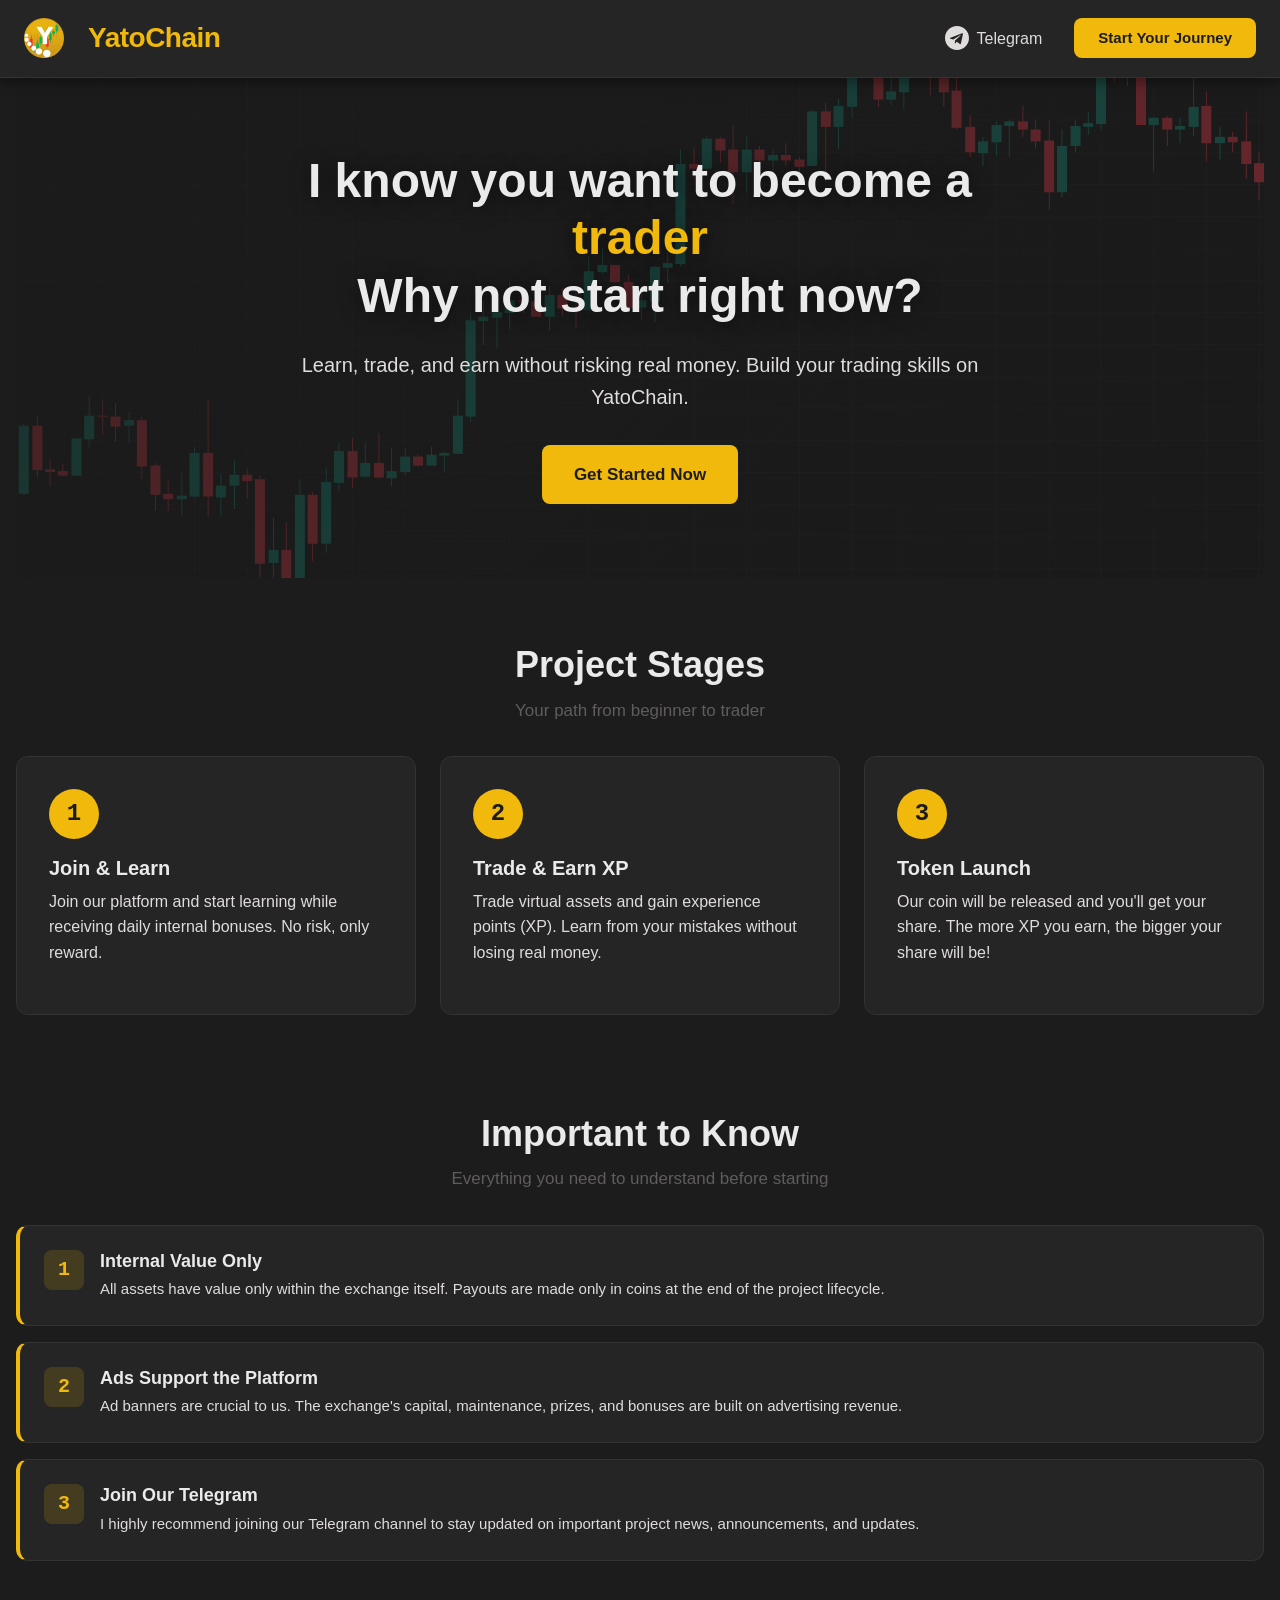
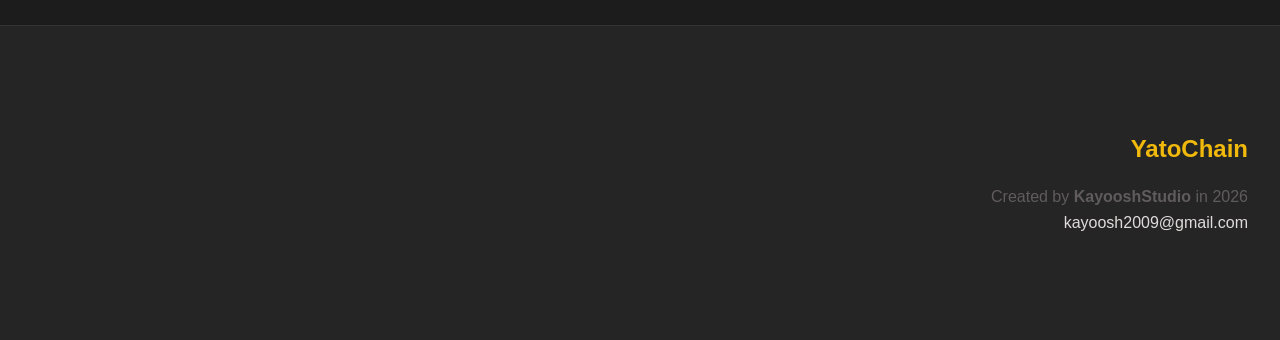
==== commit d18bb5ba: "0.0.11" ====
--- a/static/index.html
+++ b/static/index.html
@@ -361,15 +361,33 @@
   </main>
 
   <!-- Footer -->
-  <footer class="footer">
-    <div class="footer-content">
+<footer class="footer">
+  <div class="footer-content">
+    
+    <!-- Левая часть: Рекламный блок -->
+    <div class="footer-ad-container">
+      <!-- BEGIN AADS AD UNIT 2447646 -->
+      <div id="frame" style="width: 300px; margin: 0; z-index: 99998; height: auto;">
+        <iframe 
+          data-aa='2447646' 
+          src='//ad.a-ads.com/2447646/?size=300x250&background_color=1C1C1C&title_color=F0B90B'
+          style='border:0; padding:0; width:300px; height:250px; overflow:hidden; display:block;'>
+        </iframe>
+      </div>
+      <!-- END AADS AD UNIT 2447646 -->
+    </div>
+
+    <!-- Правая часть: Текст и копирайт -->
+    <div class="footer-text-block">
       <div class="footer-logo">YatoChain</div>
-      <p>
+      <p class="footer-info">
         Created by <strong>KayooshStudio</strong> in 2026<br>
         <a href="mailto:kayoosh2009@gmail.com">kayoosh2009@gmail.com</a>
       </p>
     </div>
-  </footer>
+
+  </div>
+</footer>
 
 </body>
 </html>
--- a/static/style.css
+++ b/static/style.css
@@ -672,4 +672,69 @@
 
 ::-webkit-scrollbar-thumb:hover {
   background: var(--text-muted);
+}
+
+/* ============================================
+   Footer Layout Update
+   ============================================ */
+
+.footer-content {
+  display: flex;
+  justify-content: space-between; /* Распределяет элементы по краям */
+  align-items: center;            /* Выравнивает по вертикали */
+  max-width: 1400px;
+  margin: 0 auto;
+  gap: var(--spacing-xl);         /* Отступ между рекламой и текстом */
+}
+
+/* Блок с рекламой */
+.footer-ad-container {
+  flex-shrink: 0; /* Запрещает сжимать рекламный блок */
+}
+
+/* Блок с текстом */
+.footer-text-block {
+  text-align: right; /* Текст прижат к правому краю своего блока */
+  flex-grow: 1;      /* Занимает всё оставшееся пространство */
+}
+
+.footer-logo {
+  color: var(--color-warning);
+  font-size: 1.5rem;
+  font-weight: 700;
+  margin-bottom: var(--spacing-sm);
+}
+
+.footer-info {
+  color: var(--text-muted);
+  margin: 0;
+  line-height: 1.6;
+}
+
+.footer-info a {
+  color: var(--text-secondary);
+  transition: color 0.2s ease;
+}
+
+.footer-info a:hover {
+  color: var(--color-warning);
+}
+
+/* Адаптивность для мобильных устройств */
+@media (max-width: 768px) {
+  .footer-content {
+    flex-direction: column; /* На телефонах ставим друг под друга */
+    text-align: center;
+    gap: var(--spacing-lg);
+  }
+
+  .footer-text-block {
+    text-align: center; /* Центрируем текст на мобильных */
+  }
+  
+  /* Опционально: можно уменьшить масштаб рекламы на очень маленьких экранах */
+  .footer-ad-container iframe {
+    transform: scale(0.9);
+    transform-origin: top center;
+  }
 }
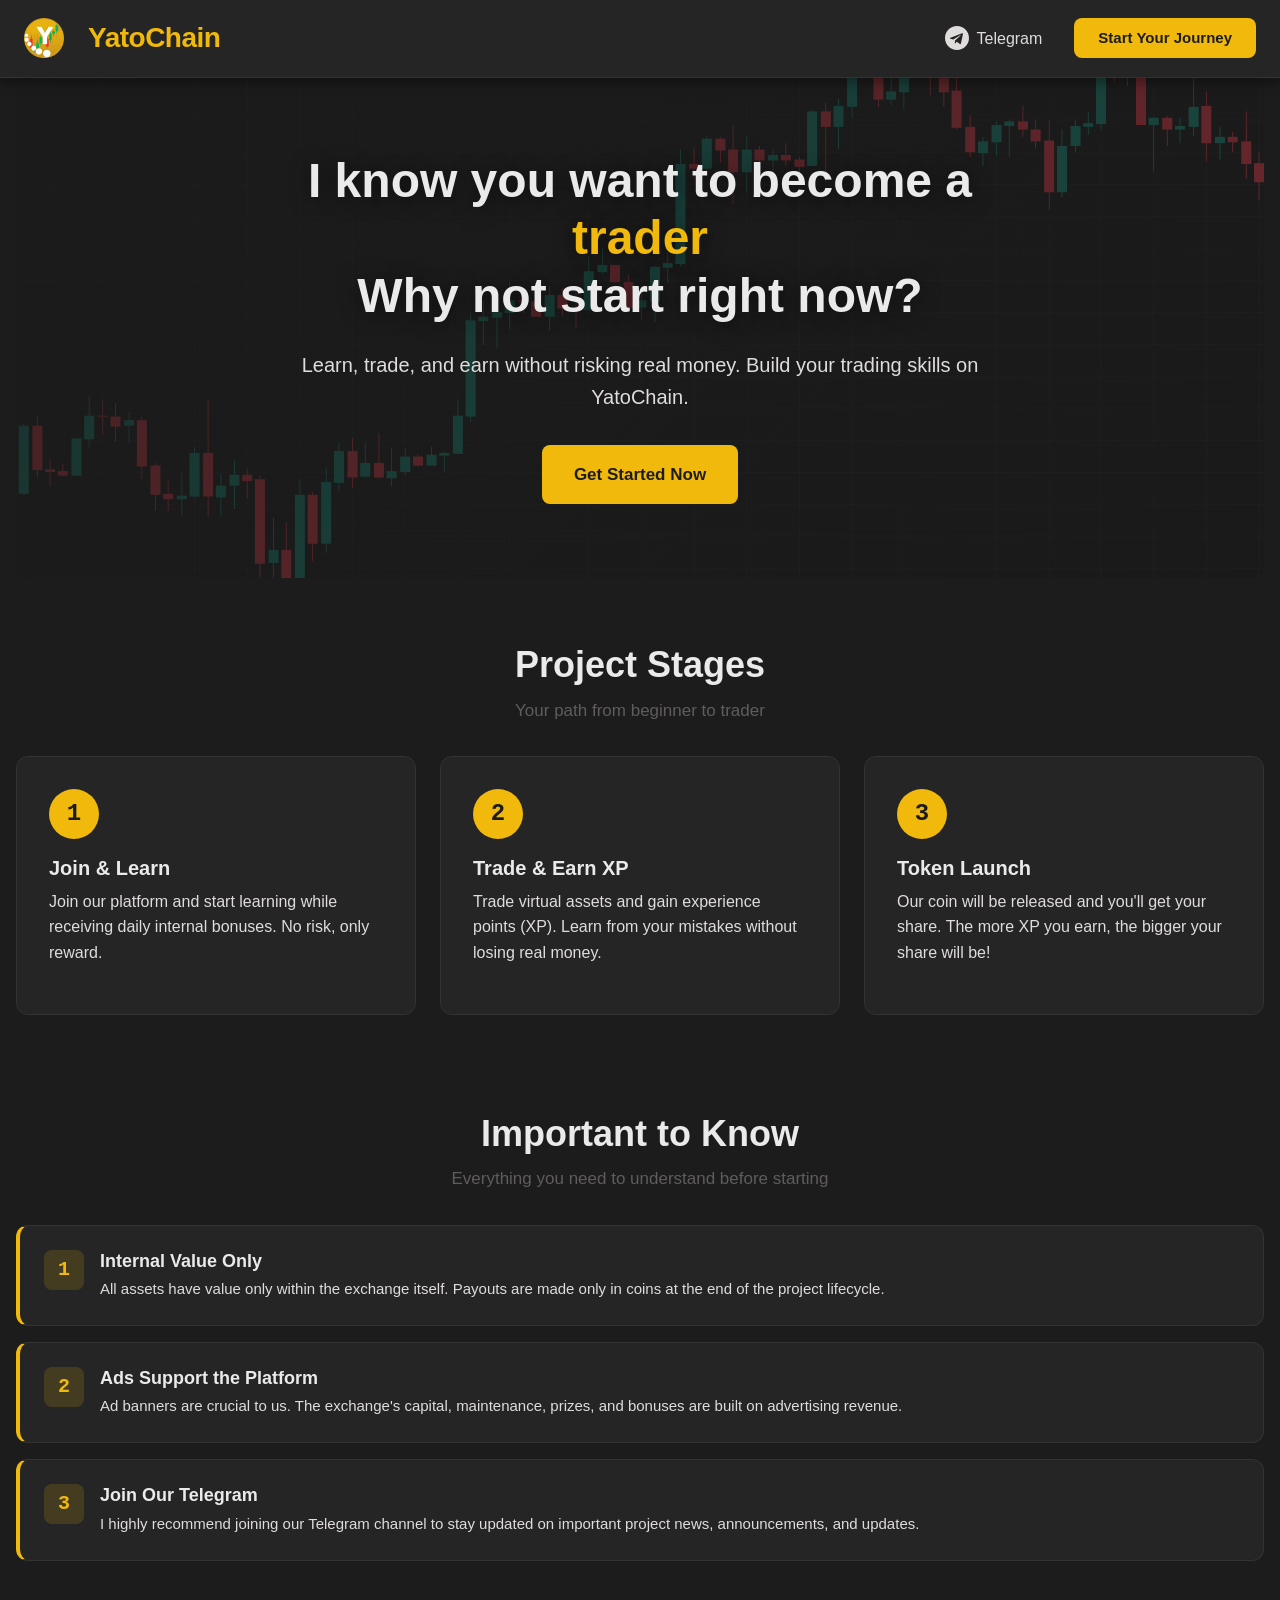
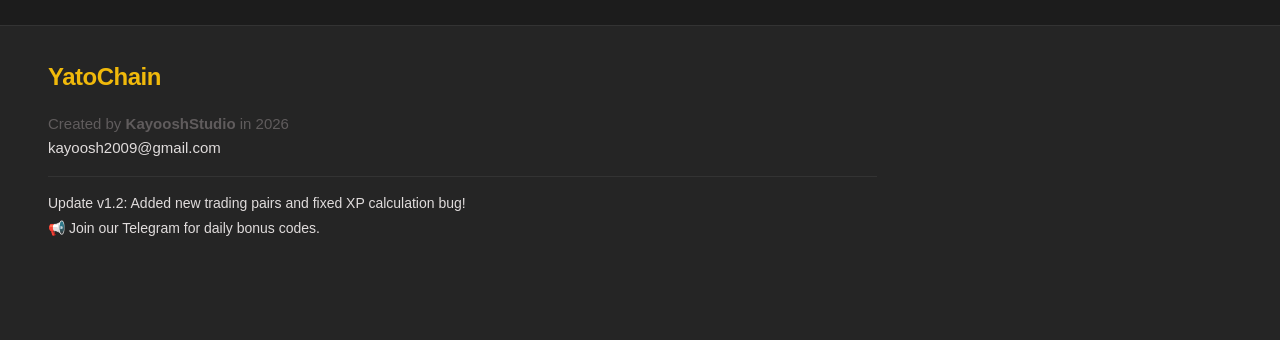
==== commit d6acd1ea: "0.0.12" ====
--- a/static/index.html
+++ b/static/index.html
@@ -364,7 +364,26 @@
 <footer class="footer">
   <div class="footer-content">
     
-    <!-- Левая часть: Рекламный блок -->
+    <!-- ЛЕВАЯ ЧАСТЬ: Текст и дополнительные блоки -->
+    <div class="footer-left-block">
+      <div class="footer-logo">YatoChain</div>
+      
+      <!-- Основной копирайт -->
+      <p class="footer-info">
+        Created by <strong>KayooshStudio</strong> in 2026<br>
+        <a href="mailto:kayoosh2009@gmail.com">kayoosh2009@gmail.com</a>
+      </p>
+
+      <!-- ⬇️ БЛОК ДЛЯ ДОПОЛНИТЕЛЬНОГО ТЕКСТА ⬇️ -->
+      <div class="footer-extra-text">
+        <p> Update v1.2: Added new trading pairs and fixed XP calculation bug!</p>
+        <p>📢 Join our Telegram for daily bonus codes.</p>
+        <!-- Сюда можешь добавлять любые новые абзацы или списки -->
+      </div>
+      <!-- ️ КОНЕЦ БЛОКА ️ -->
+    </div>
+
+    <!-- ПРАВАЯ ЧАСТЬ: Рекламный баннер AADS -->
     <div class="footer-ad-container">
       <!-- BEGIN AADS AD UNIT 2447646 -->
       <div id="frame" style="width: 300px; margin: 0; z-index: 99998; height: auto;">
@@ -377,15 +396,6 @@
       <!-- END AADS AD UNIT 2447646 -->
     </div>
 
-    <!-- Правая часть: Текст и копирайт -->
-    <div class="footer-text-block">
-      <div class="footer-logo">YatoChain</div>
-      <p class="footer-info">
-        Created by <strong>KayooshStudio</strong> in 2026<br>
-        <a href="mailto:kayoosh2009@gmail.com">kayoosh2009@gmail.com</a>
-      </p>
-    </div>
-
   </div>
 </footer>
 
--- a/static/style.css
+++ b/static/style.css
@@ -675,40 +675,46 @@
 }
 
 /* ============================================
-   Footer Layout Update
-   ============================================ */
+   Footer Layout (Text Left / Ad Right)
+   ============================================ */
+
+.footer {
+  background-color: var(--bg-secondary);
+  border-top: 1px solid var(--border-color);
+  padding: var(--spacing-xl) 0;
+  margin-top: var(--spacing-xl);
+}
 
 .footer-content {
   display: flex;
-  justify-content: space-between; /* Распределяет элементы по краям */
-  align-items: center;            /* Выравнивает по вертикали */
+  justify-content: space-between; /* Текст слева, реклама справа */
+  align-items: flex-start;        /* Выравнивание по верхнему краю */
   max-width: 1400px;
   margin: 0 auto;
-  gap: var(--spacing-xl);         /* Отступ между рекламой и текстом */
-}
-
-/* Блок с рекламой */
-.footer-ad-container {
-  flex-shrink: 0; /* Запрещает сжимать рекламный блок */
-}
-
-/* Блок с текстом */
-.footer-text-block {
-  text-align: right; /* Текст прижат к правому краю своего блока */
-  flex-grow: 1;      /* Занимает всё оставшееся пространство */
+  padding: 0 var(--spacing-md);
+  gap: var(--spacing-xl);
+}
+
+/* Левый блок с текстом */
+.footer-left-block {
+  text-align: left;       /* Прижимаем текст к левому краю */
+  flex-grow: 1;           /* Занимает всё доступное пространство */
+  max-width: 70%;         /* Ограничиваем ширину, чтобы не наезжал на рекламу */
 }
 
 .footer-logo {
   color: var(--color-warning);
-  font-size: 1.5rem;
+  font-size: 1.75rem;
   font-weight: 700;
   margin-bottom: var(--spacing-sm);
+  letter-spacing: -0.5px;
 }
 
 .footer-info {
   color: var(--text-muted);
-  margin: 0;
+  margin: 0 0 var(--spacing-md) 0;
   line-height: 1.6;
+  font-size: 0.9375rem;
 }
 
 .footer-info a {
@@ -720,21 +726,50 @@
   color: var(--color-warning);
 }
 
+/* Стили для дополнительного текста */
+.footer-extra-text {
+  margin-top: var(--spacing-md);
+  padding-top: var(--spacing-md);
+  border-top: 1px solid var(--border-color);
+}
+
+.footer-extra-text p {
+  color: var(--text-secondary);
+  font-size: 0.875rem;
+  margin-bottom: var(--spacing-xs);
+  line-height: 1.5;
+}
+
+/* Правый блок с рекламой */
+.footer-ad-container {
+  flex-shrink: 0; /* Запрещаем сжимать рекламный блок */
+  width: 300px;
+}
+
 /* Адаптивность для мобильных устройств */
 @media (max-width: 768px) {
   .footer-content {
-    flex-direction: column; /* На телефонах ставим друг под друга */
+    flex-direction: column-reverse; /* Реклама сверху, текст снизу на мобильных */
+    align-items: center;
     text-align: center;
     gap: var(--spacing-lg);
   }
 
-  .footer-text-block {
-    text-align: center; /* Центрируем текст на мобильных */
-  }
-  
-  /* Опционально: можно уменьшить масштаб рекламы на очень маленьких экранах */
+  .footer-left-block {
+    max-width: 100%;
+    text-align: center;
+  }
+
+  .footer-ad-container {
+    width: 100%;
+    display: flex;
+    justify-content: center;
+  }
+  
+  /* Масштабируем рекламу на узких экранах */
   .footer-ad-container iframe {
-    transform: scale(0.9);
+    max-width: 100%;
+    transform: scale(0.95);
     transform-origin: top center;
   }
 }
